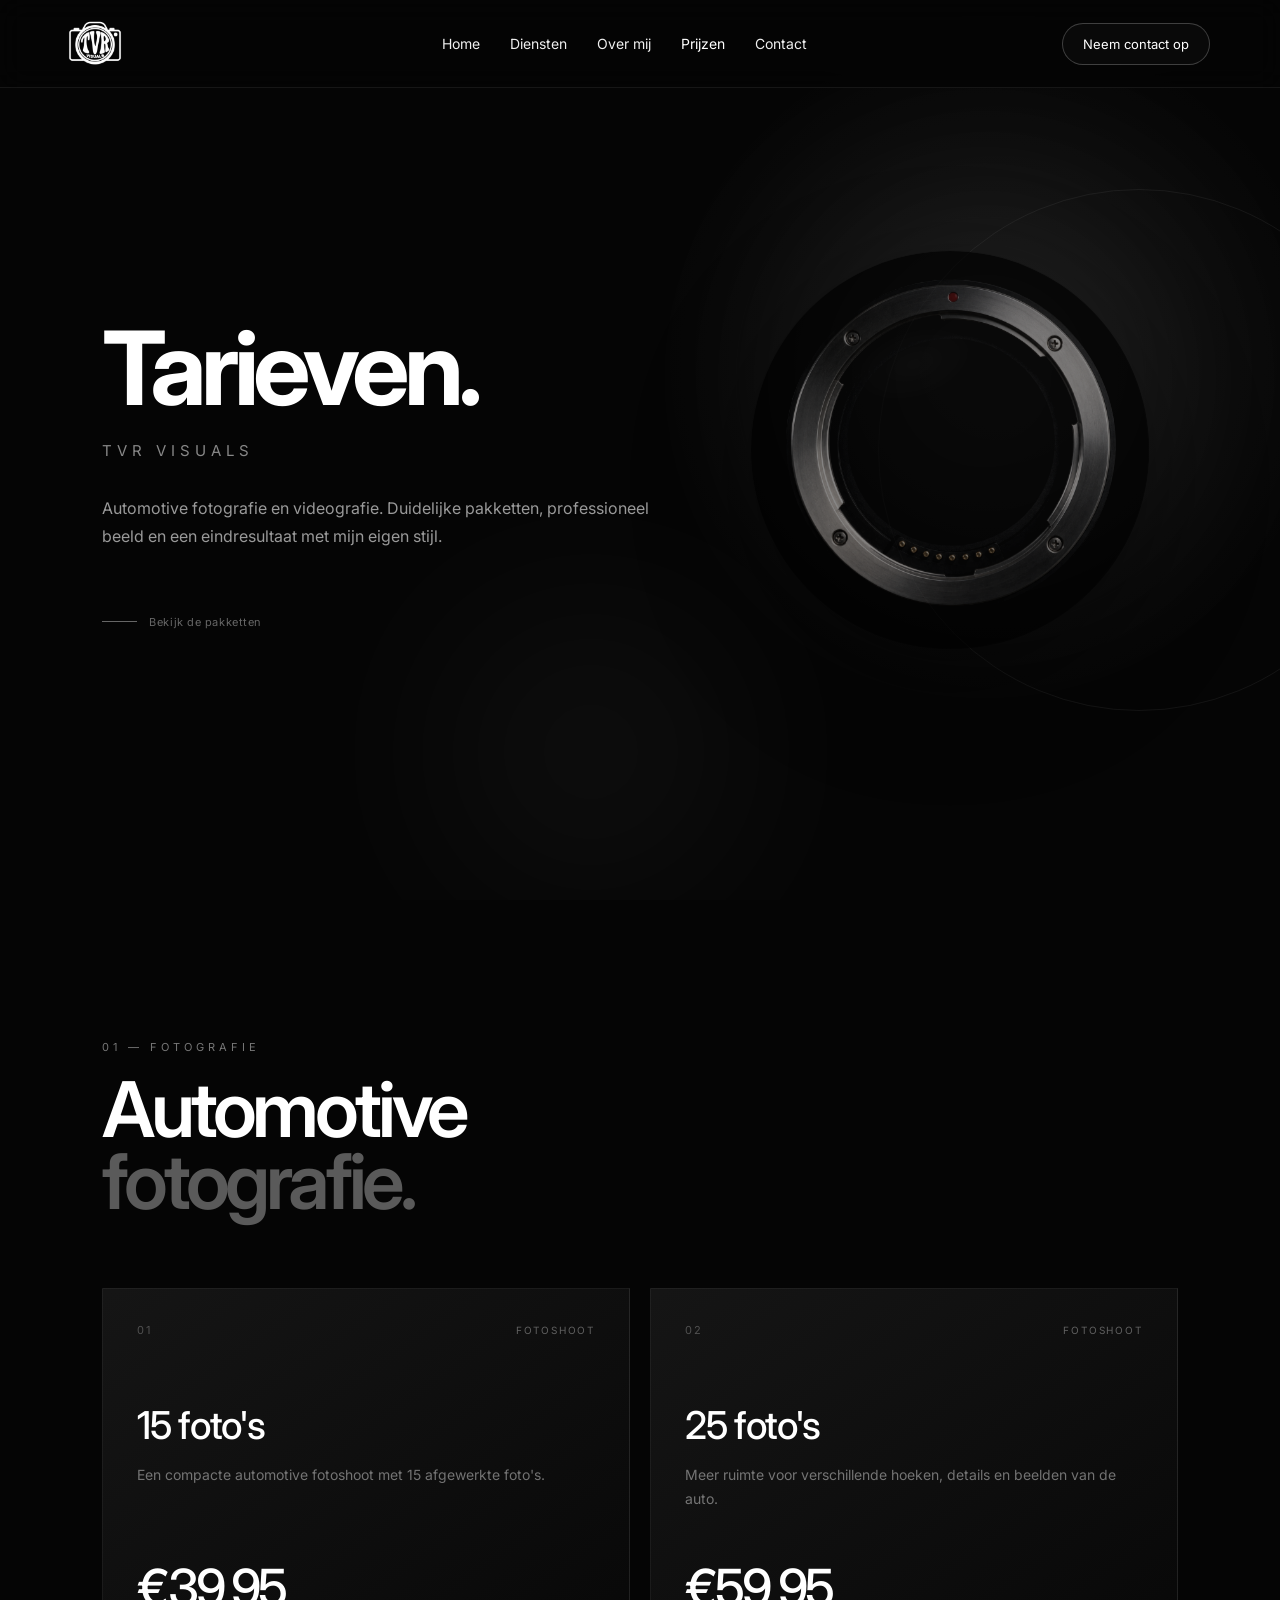
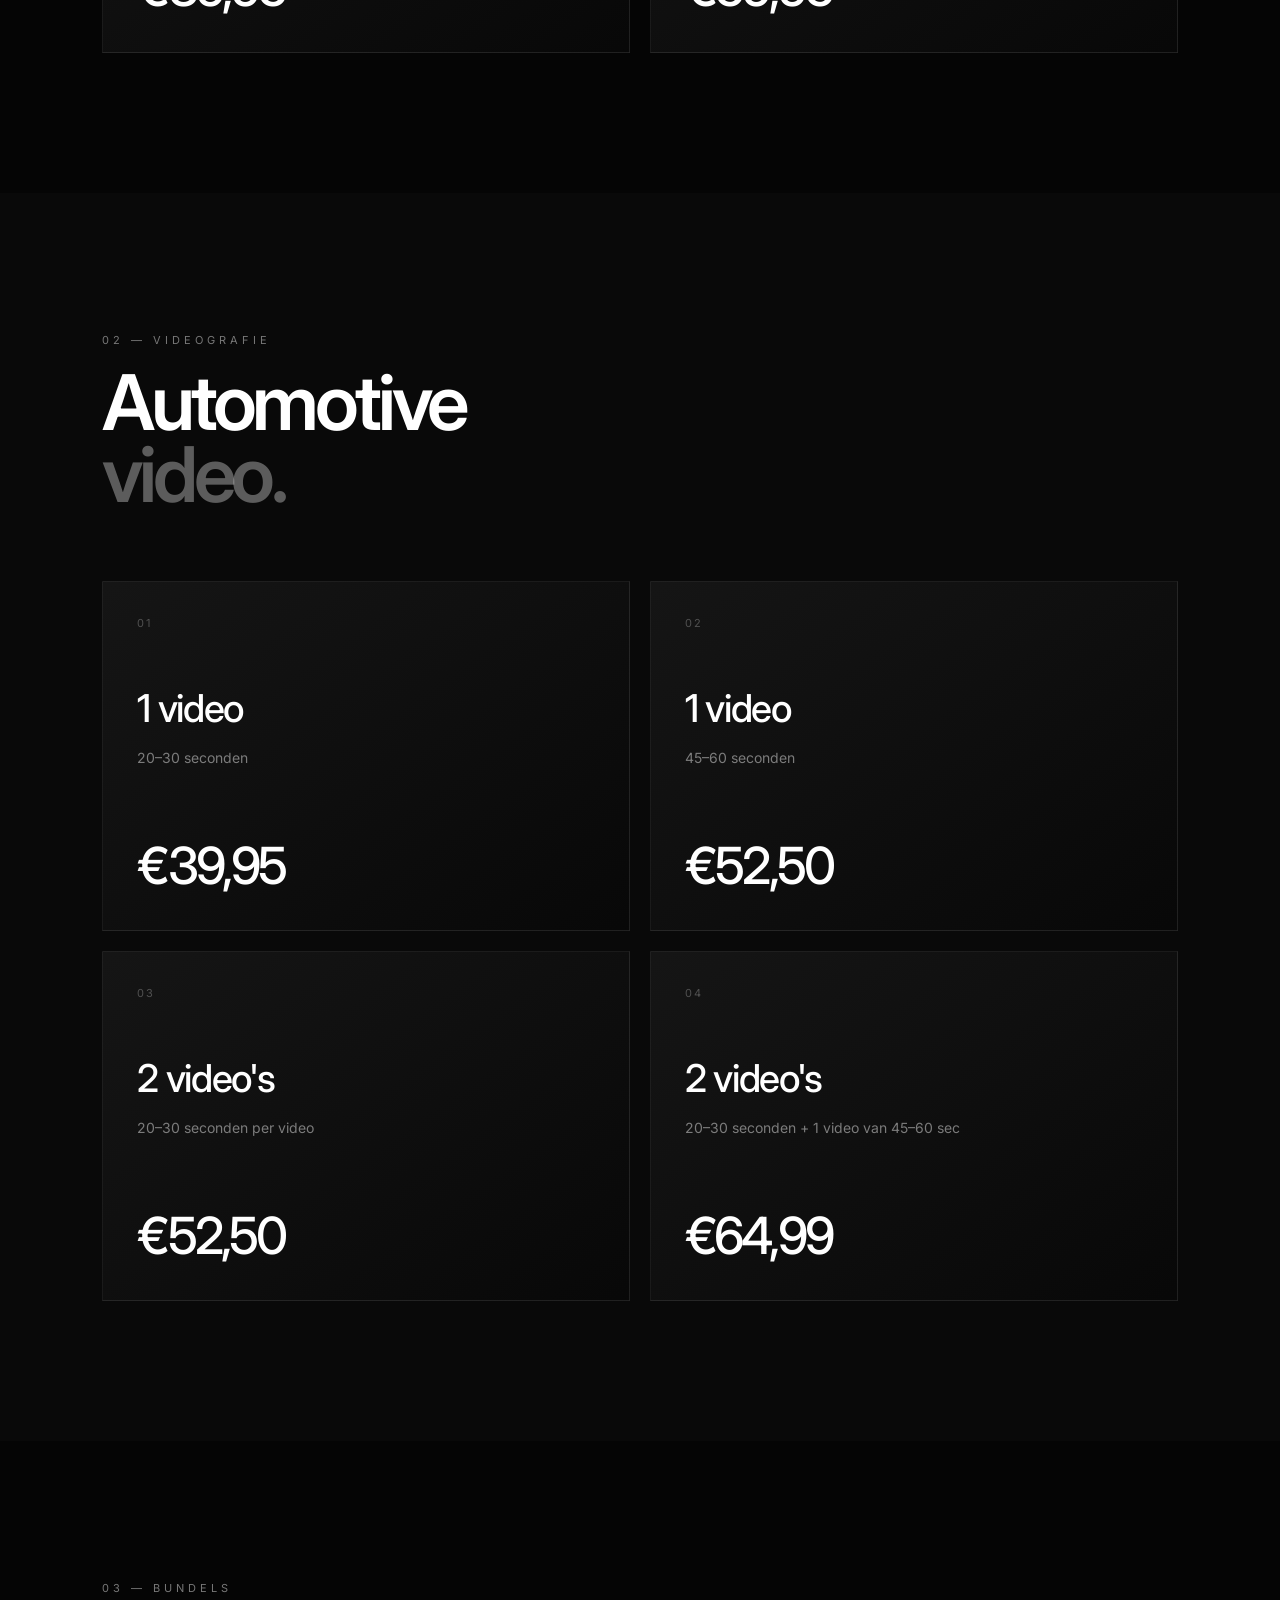
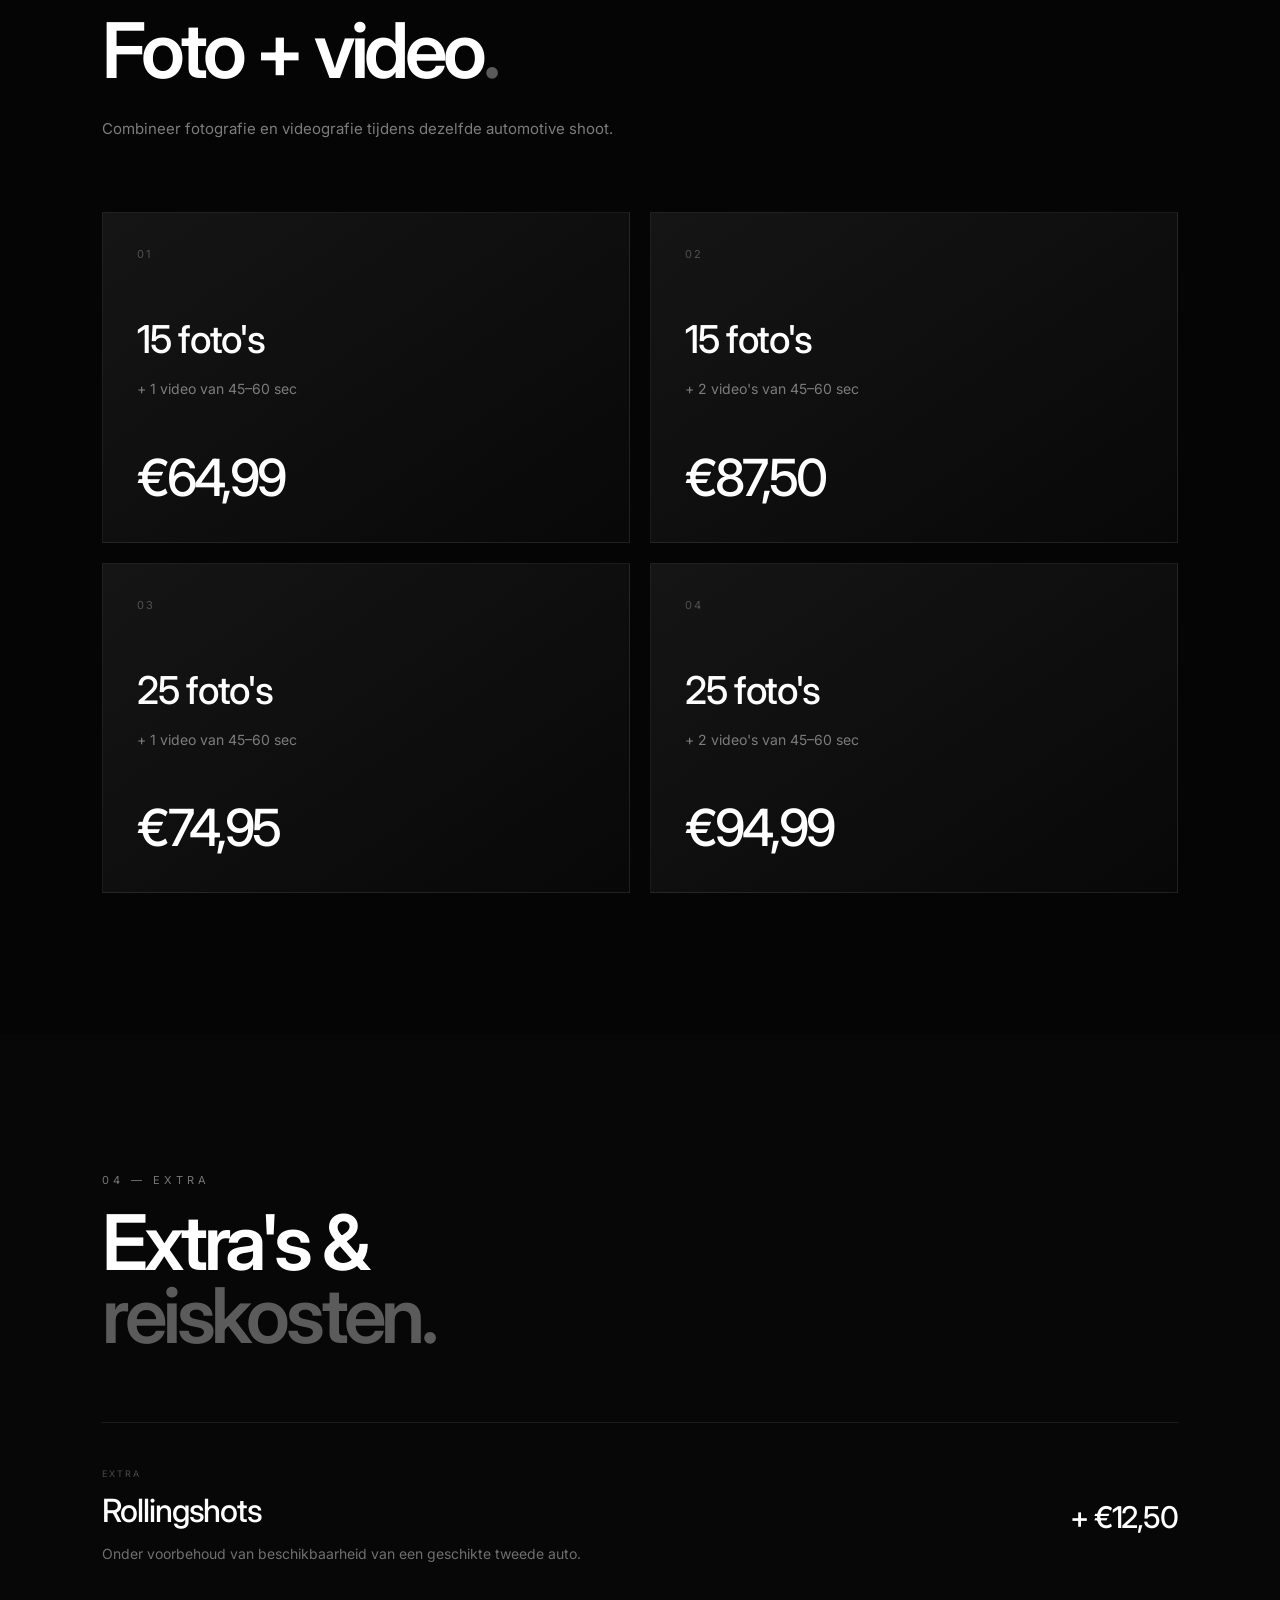
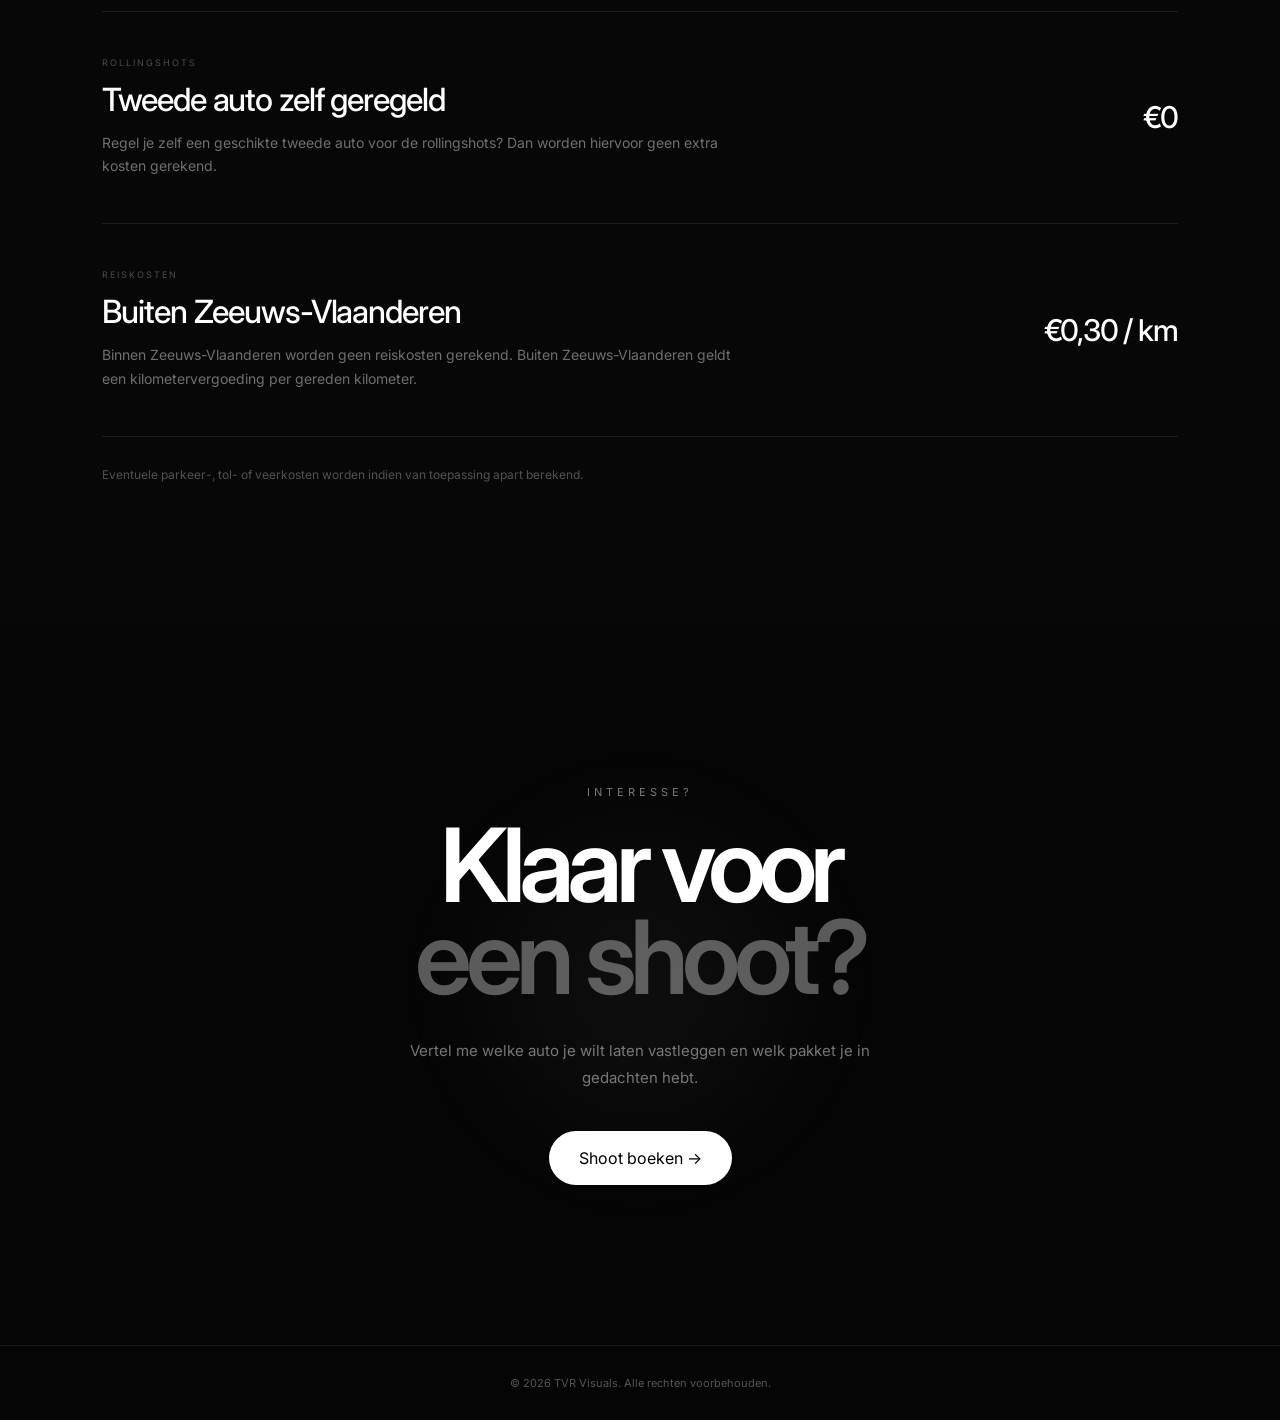
==== prijzen.html @ 0635d5ae "website test prijzen" ====
<!DOCTYPE html>
<html lang="nl">

<head>

    <meta charset="UTF-8">

    <meta
        name="viewport"
        content="width=device-width, initial-scale=1.0"
    >

    <title>Prijzen | TVR Visuals</title>

    <meta
        name="description"
        content="Bekijk de tarieven voor automotive fotografie en videografie van TVR Visuals."
    >

    <link rel="stylesheet" href="css/style.css">

    <link rel="preconnect" href="https://fonts.googleapis.com">
    <link rel="preconnect" href="https://fonts.gstatic.com" crossorigin>

    <link
        href="https://fonts.googleapis.com/css2?family=Inter:wght@300;400;500;600;700;800&display=swap"
        rel="stylesheet"
    >

</head>


<body class="prices-page">


    <!-- =====================================================
         NAVIGATIE
    ====================================================== -->

    <header class="navbar">

        <a href="index.html#home" class="nav-logo">

            <img
                src="assets/images/tvr-logo wit.png"
                alt="TVR Visuals logo"
            >

        </a>


        <nav>

            <a href="index.html#home">
                Home
            </a>

            <a href="index.html#diensten">
                Diensten
            </a>

            <a href="index.html#over">
                Over mij
            </a>

            <a href="prijzen.html" class="nav-active">
                Prijzen
            </a>

            <a href="index.html#contact">
                Contact
            </a>

        </nav>


        <a
            href="index.html#contact"
            class="nav-button"
        >
            Neem contact op
        </a>

    </header>



    <main>


        <!-- =================================================
             PRIJZEN HERO
        ================================================== -->

        <section class="prices-hero">

            <!-- =====================================================
     CAMERA SHUTTER - EXACT DEZELFDE ALS HOME
===================================================== -->

<div class="hero-background">

    <div class="orb orb-one"></div>
    <div class="orb orb-two"></div>


    <div class="hero-shutter">

        <div class="hero-shutter-float">

            <div class="shutter-glow"></div>


            <div class="shutter-image-wrap">

                <img
                    src="assets/images/camera-shutter.png"
                    alt=""
                    class="shutter-image"
                    draggable="false"
                >


                <video
                    class="shutter-video"
                    autoplay
                    muted
                    playsinline
                    preload="auto"
                    disablepictureinpicture
                >
                    <source
                        src="assets/videos/shutter_black_clean.mp4"
                        type="video/mp4"
                    >
                </video>


                <div class="shutter-reflection"></div>

            </div>

        </div>

    </div>

</div>

<!-- Alleen zichtbaar op telefoon -->
<div class="mobile-hero-logo">

    <img
        src="assets/images/tvr-logo wit.png"
        alt="TVR Visuals"
    >

</div>

            <div class="prices-hero-inner">

                <h1 class="prices-main-title">
    Tarieven<span>.</span>
</h1>

<p class="prices-small-title">
    TVR VISUALS
</p>

                <p class="prices-intro">
                    Automotive fotografie en videografie.
                    Duidelijke pakketten, professioneel beeld
                    en een eindresultaat met mijn eigen stijl.
                </p>

                <div class="prices-scroll">
                    <span></span>
                    Bekijk de pakketten
                </div>

            </div>

        </section>



        <!-- =================================================
             FOTOGRAFIE
        ================================================== -->

        <section class="prices-section">

            <div class="prices-heading">

                <p class="eyebrow">
                    01 — FOTOGRAFIE
                </p>

                <h2>
                    Automotive<br>
                    <span>fotografie.</span>
                </h2>

            </div>


            <div class="price-grid price-grid-two">


                <article class="price-card">

                    <div class="price-card-top">

                        <span class="price-number">
                            01
                        </span>

                        <span class="price-type">
                            Fotoshoot
                        </span>

                    </div>

                    <h3>
                        15 foto's
                    </h3>

                    <p>
                        Een compacte automotive fotoshoot
                        met 15 afgewerkte foto's.
                    </p>

                    <div class="price">
                        €39,95
                    </div>

                </article>



                <article class="price-card">

                    <div class="price-card-top">

                        <span class="price-number">
                            02
                        </span>

                        <span class="price-type">
                            Fotoshoot
                        </span>

                    </div>

                    <h3>
                        25 foto's
                    </h3>

                    <p>
                        Meer ruimte voor verschillende hoeken,
                        details en beelden van de auto.
                    </p>

                    <div class="price">
                        €59,95
                    </div>

                </article>


            </div>

        </section>



        <!-- =================================================
             VIDEOGRAFIE
        ================================================== -->

        <section class="prices-section prices-section-dark">

            <div class="prices-heading">

                <p class="eyebrow">
                    02 — VIDEOGRAFIE
                </p>

                <h2>
                    Automotive<br>
                    <span>video.</span>
                </h2>

            </div>


            <div class="price-grid">


                <article class="price-card">

                    <span class="price-number">
                        01
                    </span>

                    <h3>
                        1 video
                    </h3>

                    <p class="price-detail">
                        20–30 seconden
                    </p>

                    <div class="price">
                        €39,95
                    </div>

                </article>



                <article class="price-card">

                    <span class="price-number">
                        02
                    </span>

                    <h3>
                        1 video
                    </h3>

                    <p class="price-detail">
                        45–60 seconden
                    </p>

                    <div class="price">
                        €52,50
                    </div>

                </article>



                <article class="price-card">

                    <span class="price-number">
                        03
                    </span>

                    <h3>
                        2 video's
                    </h3>

                    <p class="price-detail">
                        20–30 seconden per video
                    </p>

                    <div class="price">
                        €52,50
                    </div>

                </article>



                <article class="price-card">

                    <span class="price-number">
                        04
                    </span>

                    <h3>
                        2 video's
                    </h3>

                    <p class="price-detail">
                        20–30 seconden + 1 video van 45–60 sec
                    </p>

                    <div class="price">
                        €64,99
                    </div>

                </article>


            </div>

        </section>



        <!-- =================================================
             BUNDELS
        ================================================== -->

        <section class="prices-section">

            <div class="prices-heading">

                <p class="eyebrow">
                    03 — BUNDELS
                </p>

                <h2>
                    Foto + video<span>.</span>
                </h2>

                <p class="prices-heading-description">
                    Combineer fotografie en videografie
                    tijdens dezelfde automotive shoot.
                </p>

            </div>


            <div class="price-grid">


                <article class="price-card bundle-card">

                    <span class="price-number">
                        01
                    </span>

                    <h3>
                        15 foto's
                    </h3>

                    <p class="price-detail">
                        + 1 video van 45–60 sec
                    </p>

                    <div class="price">
                        €64,99
                    </div>

                </article>



                <article class="price-card bundle-card">

                    <span class="price-number">
                        02
                    </span>

                    <h3>
                        15 foto's
                    </h3>

                    <p class="price-detail">
                        + 2 video's van 45–60 sec
                    </p>

                    <div class="price">
                        €87,50
                    </div>

                </article>



                <article class="price-card bundle-card">

                    <span class="price-number">
                        03
                    </span>

                    <h3>
                        25 foto's
                    </h3>

                    <p class="price-detail">
                        + 1 video van 45–60 sec
                    </p>

                    <div class="price">
                        €74,95
                    </div>

                </article>



                <article class="price-card bundle-card">

                    <span class="price-number">
                        04
                    </span>

                    <h3>
                        25 foto's
                    </h3>

                    <p class="price-detail">
                        + 2 video's van 45–60 sec
                    </p>

                    <div class="price">
                        €94,99
                    </div>

                </article>


            </div>

        </section>



        <!-- =================================================
             EXTRA'S & REISKOSTEN
        ================================================== -->

        <section class="prices-extras">

            <div class="prices-heading">

                <p class="eyebrow">
                    04 — EXTRA
                </p>

                <h2>
                    Extra's &<br>
                    <span>reiskosten.</span>
                </h2>

            </div>


            <div class="extras-list">


                <div class="extra-row">

                    <div>

                        <span class="extra-label">
                            EXTRA
                        </span>

                        <h3>
                            Rollingshots
                        </h3>

                        <p>
                            Onder voorbehoud van beschikbaarheid
                            van een geschikte tweede auto.
                        </p>

                    </div>

                    <strong>
                        + €12,50
                    </strong>

                </div>



                <div class="extra-row">

                    <div>

                        <span class="extra-label">
                            ROLLINGSHOTS
                        </span>

                        <h3>
                            Tweede auto zelf geregeld
                        </h3>

                        <p>
                            Regel je zelf een geschikte tweede auto
                            voor de rollingshots? Dan worden hiervoor
                            geen extra kosten gerekend.
                        </p>

                    </div>

                    <strong>
                        €0
                    </strong>

                </div>



                <div class="extra-row">

                    <div>

                        <span class="extra-label">
                            REISKOSTEN
                        </span>

                        <h3>
                            Buiten Zeeuws-Vlaanderen
                        </h3>

                        <p>
                            Binnen Zeeuws-Vlaanderen worden geen
                            reiskosten gerekend. Buiten Zeeuws-Vlaanderen
                            geldt een kilometervergoeding per gereden kilometer.
                        </p>

                    </div>

                    <strong>
                        €0,30 / km
                    </strong>

                </div>


            </div>


            <p class="travel-note">
                Eventuele parkeer-, tol- of veerkosten worden
                indien van toepassing apart berekend.
            </p>

        </section>



        <!-- =================================================
             CONTACT CTA
        ================================================== -->

        <section class="prices-cta">

            <div class="prices-cta-inner">

                <p class="eyebrow">
                    INTERESSE?
                </p>

                <h2>
                    Klaar voor<br>
                    <span>een shoot?</span>
                </h2>

                <p>
                    Vertel me welke auto je wilt laten vastleggen
                    en welk pakket je in gedachten hebt.
                </p>

                <a
                    href="index.html#contact"
                    class="contact-button"
                >
                    Shoot boeken →
                </a>

            </div>

        </section>


    </main>



    <!-- =====================================================
         FOOTER
    ====================================================== -->

    <footer>

        <p>
            © 2026 TVR Visuals. Alle rechten voorbehouden.
        </p>

    </footer>


</body>

</html>
---- css/style.css ----
/* =========================================================
   TVR VISUALS
   PREMIUM / MINIMAL / AUTOMOTIVE
========================================================= */


/* =========================================================
   BASIS
========================================================= */

* {
    margin: 0;
    padding: 0;
    box-sizing: border-box;
}

html {
    scroll-behavior: smooth;
}

body {
    background: #050505;
    color: #ffffff;

    font-family: "Inter", sans-serif;

    overflow-x: hidden;
}

a {
    color: inherit;
    text-decoration: none;
}

button {
    font-family: inherit;
}


/* =========================================================
   NAVBAR
========================================================= */

.navbar {
    position: fixed;

    top: 0;
    left: 0;

    width: 100%;
    height: 88px;

    display: grid;
    grid-template-columns: 1fr auto 1fr;
    align-items: center;

    padding: 0 5.5vw;

    background: rgba(5, 5, 5, 0.76);

    border-bottom:
        1px solid rgba(255, 255, 255, 0.07);

    backdrop-filter: blur(14px);
    -webkit-backdrop-filter: blur(14px);

    z-index: 1000;
}


/* Logo links */

.nav-logo {
    justify-self: start;

    width: 50px;
    height: 50px;

    display: flex;
    align-items: center;
    justify-content: center;
}

.nav-logo img {
    width: 50px;
    height: 50px;

    display: block;
    object-fit: contain;

    filter:
        brightness(0)
        invert(1)
        contrast(180%);
}


/* Menu exact in midden */

.navbar nav {
    grid-column: 2;

    display: flex;
    align-items: center;
    justify-content: center;

    gap: 38px;
}

.navbar nav a {
    color: rgba(255, 255, 255, 0.94);

    font-size: 14px;
    font-weight: 400;

    white-space: nowrap;

    transition:
        color 0.3s ease,
        opacity 0.3s ease;
}

.navbar nav a:hover {
    color: #ffffff;
}


/* Contactknop */

.nav-button {
    grid-column: 3;

    justify-self: end;

    display: inline-flex;
    align-items: center;
    justify-content: center;

    min-height: 42px;

    padding: 0 20px;

    border:
        1px solid rgba(255, 255, 255, 0.22);

    border-radius: 999px;

    background:
        rgba(255, 255, 255, 0.025);

    color: #ffffff;

    font-size: 13px;

    transition:
        transform 0.3s ease,
        background 0.3s ease,
        border-color 0.3s ease,
        box-shadow 0.3s ease;
}

.nav-button:hover {
    transform: translateY(-3px);

    background:
        rgba(255, 255, 255, 0.07);

    border-color:
        rgba(255, 255, 255, 0.40);

    box-shadow:
        0 12px 30px rgba(0, 0, 0, 0.30),
        0 0 20px rgba(255, 255, 255, 0.035);
}


/* =========================================================
   HERO
========================================================= */

.hero {
    position: relative;

    min-height: 100vh;

    display: flex;
    align-items: center;

    padding: 130px 8% 80px;

    overflow: hidden;
}

.hero-content {
    position: relative;

    max-width: 760px;

    z-index: 5;
}


/* =========================================================
   HERO TITLE
========================================================= */

.cinematic-title {
    font-size:
        clamp(55px, 8vw, 120px);

    line-height: 1.02;

    letter-spacing: -6px;

    font-weight: 700;

    overflow: visible;
}

.cinematic-title span {
    display: block;

    color: #ffffff;

    opacity: 0;

    transform: translateY(55px);

    filter: blur(8px);

    animation:
        cinematicTitleIn
        1.25s
        cubic-bezier(0.22, 1, 0.36, 1)
        forwards;
}

.cinematic-title span:nth-child(1) {
    animation-delay: 0.10s;
}

.cinematic-title span:nth-child(2) {
    animation-delay: 0.28s;
}

@keyframes cinematicTitleIn {

    from {
        opacity: 0;

        transform:
            translateY(55px);

        filter:
            blur(8px);
    }

    to {
        opacity: 1;

        transform:
            translateY(0);

        filter:
            blur(0);
    }
}


/* TVR VISUALS */

.hero-small {
    margin-top: 28px;

    color:
        rgba(255, 255, 255, 0.60);

    font-size: 16px;

    font-weight: 400;

    letter-spacing: 7px;
}


/* Beschrijving */

.hero-description {
    max-width: 570px;

    margin-top: 28px;

    color: #999;

    font-size: 16px;

    line-height: 1.7;
}


/* =========================================================
   HERO BUTTONS
========================================================= */

.hero-buttons {
    display: flex;

    gap: 15px;

    margin-top: 40px;
}

.button {
    position: relative;

    display: inline-flex;
    align-items: center;
    justify-content: center;

    padding: 15px 25px;

    border-radius: 100px;

    overflow: hidden;

    font-size: 13px;

    transition:
        transform 0.30s ease,
        box-shadow 0.30s ease,
        background 0.30s ease,
        border-color 0.30s ease;
}

.button:hover {
    transform:
        translateY(-5px);

    box-shadow:
        0 14px 36px rgba(0, 0, 0, 0.32),
        0 0 25px rgba(255, 255, 255, 0.045);
}

.button-light {
    background: #ffffff;

    color: #000000;
}

.button-outline {
    color: #ffffff;

    background: transparent;

    border:
        1px solid rgba(255, 255, 255, 0.25);
}

.button-outline:hover {
    background:
        rgba(255, 255, 255, 0.07);

    border-color:
        rgba(255, 255, 255, 0.40);
}


/* =========================================================
   HERO BACKGROUND
========================================================= */

.hero-background {
    position: absolute;

    inset: 0;

    pointer-events: none;
}

.orb {
    position: absolute;

    border-radius: 50%;

    filter: blur(100px);

    opacity: 0.20;
}

.orb-one {
    width: 360px;
    height: 360px;

    right: 9%;
    top: 22%;

    background: #777;
}

.orb-two {
    width: 260px;
    height: 260px;

    left: 36%;
    bottom: 2%;

    background: #444;
}


/* =========================================================
   HERO CAMERA SHUTTER
========================================================= */

.hero-shutter {
    position: absolute;

    width: 480px;
    height: 480px;

    right: 7%;
    top: 50%;

    transform:
        translateY(-50%);

    perspective: 1200px;

    z-index: 2;

    opacity: 0.72;
}


/*
Dit element krijgt de muis-rotatie vanuit JavaScript.
*/

.hero-shutter-float {
    position: relative;

    width: 100%;
    height: 100%;

    display: flex;
    align-items: center;
    justify-content: center;

    transform-style: preserve-3d;

    will-change: transform;

    animation:
        shutterFloat
        7s
        ease-in-out
        infinite;
}


/* Foto zelf */

.shutter-image-wrap {
    position: relative;

    width: 390px;
    height: 390px;

    border-radius: 50%;

    overflow: hidden;

    transform:
        translateZ(25px);

    filter:
        drop-shadow(
            0 35px 60px
            rgba(0, 0, 0, 0.60)
        );

    isolation: isolate;
}

.shutter-image {
    position: absolute;

    inset: 0;

    width: 100%;
    height: 100%;

    display: block;

    object-fit: cover;

    border-radius: 50%;

    user-select: none;

    filter:
        brightness(0.72)
        contrast(1.08)
        saturate(0.65);
}
.shutter-video {
    position: absolute;

    left: 50.3%;
    top: 48%;

    width:  52%;
    height: 52%;

    transform: translate(-50%, -50%);

    object-fit: cover;
    border-radius: 50%;

    z-index: 3;

    pointer-events: none;

    background: #000;

    filter:
        brightness(0.68)
        contrast(1.12)
        saturate(0.45);
}

/* Reflectie */

.shutter-reflection {
    position: absolute;

    width: 38%;
    height: 19%;

    left: 22%;
    top: 19%;

    border-radius: 50%;

    background:
        radial-gradient(
            ellipse,
            rgba(255, 255, 255, 0.09),
            transparent 70%
        );

    filter:
        blur(12px);

    opacity: 0.45;

    transform:
        rotate(-18deg);

    pointer-events: none;

    z-index: 4;
}


/* Glow achter sluiter */

.shutter-glow {
    position: absolute;

    width: 420px;
    height: 420px;

    border-radius: 50%;

    background:
        radial-gradient(
            circle,
            rgba(255, 255, 255, 0.075),
            rgba(255, 255, 255, 0.020) 42%,
            transparent 72%
        );

    filter:
        blur(30px);

    opacity: 0.7;
}


/* Sluiter zweeft */

@keyframes shutterFloat {

    0%,
    100% {
        transform:
            translateY(0)
            rotateZ(-1deg);
    }

    50% {
        transform:
            translateY(-12px)
            rotateZ(1deg);
    }
}


/* Open / dicht */


/* =========================================================
   SCROLL INDICATOR
========================================================= */

.scroll-indicator {
    position: absolute;

    left: 8%;
    bottom: 35px;

    display: flex;
    align-items: center;

    gap: 12px;

    color: #666;

    font-size: 11px;
}

.scroll-indicator span {
    width: 35px;
    height: 1px;

    background: #666;
}


/* =========================================================
   ALGEMENE SECTIES
========================================================= */

.services,
.showcase,
.contact {
    padding:
        150px
        8%;
}

.eyebrow {
    margin-bottom: 20px;

    color: #777;

    text-transform: uppercase;

    font-size: 11px;

    letter-spacing: 4px;
}

.section-heading {
    max-width: 650px;

    margin-bottom: 70px;
}

.section-heading h2,
.showcase h2,
.contact h2 {
    font-size:
        clamp(45px, 6vw, 85px);

    line-height: 0.95;

    letter-spacing: -4px;
}

.section-heading h2 span,
.showcase h2 span,
.contact h2 span {
    color: #666;
}

.section-heading > p:last-child {
    margin-top: 25px;

    color: #777;

    line-height: 1.7;
}


/* =========================================================
   SERVICES
========================================================= */

.service-grid {
    display: grid;

    grid-template-columns:
        repeat(2, minmax(0, 1fr));

    gap: 22px;
}

.service-card {
    position: relative;

    min-height: 430px;

    padding: 35px;

    display: flex;
    flex-direction: column;
    justify-content: space-between;

    overflow: hidden;

    cursor: pointer;

    background:
        linear-gradient(
            145deg,
            #151515,
            #080808
        );

    border:
        1px solid #202020;

    transition:
        transform 0.40s ease-in-out,
        border-color 0.40s ease-in-out,
        box-shadow 0.40s ease-in-out;
}

.service-card::before {
    content: "";

    position: absolute;

    inset: -25%;

    background:
        radial-gradient(
            circle at
            var(--mouse-x, 50%)
            var(--mouse-y, 50%),

            rgba(255, 255, 255, 0.11),

            rgba(255, 255, 255, 0.035)
                28%,

            transparent
                62%
        );

    opacity: 0;

    pointer-events: none;

    transition:
        opacity 0.40s ease-in-out;
}

.service-card:hover {
    transform:
        translateY(-7px);

    border-color:
        rgba(255, 255, 255, 0.18);

    box-shadow:
        0 22px 65px rgba(0, 0, 0, 0.40),
        0 0 40px rgba(255, 255, 255, 0.03);
}

.service-card:hover::before {
    opacity: 1;
}

.service-card > * {
    position: relative;

    z-index: 2;
}

.service-number {
    color: #555;

    font-size: 12px;
}

.service-icon {
    color: #aaa;

    font-size: 35px;
}

.service-content h3 {
    margin-bottom: 15px;

    font-size: 30px;
}

.service-content p {
    max-width: 330px;

    color: #777;

    font-size: 14px;

    line-height: 1.6;
}

.service-link {
    display: block;

    margin-top: 25px;

    color: #ffffff;

    font-size: 13px;
}


/* =========================================================
   SHOWCASE
========================================================= */

.showcase {
    min-height: 80vh;

    display: grid;

    grid-template-columns:
        1fr 1fr;

    align-items: center;

    gap: 80px;

    background: #090909;
}

.showcase-text > p:not(.eyebrow) {
    max-width: 520px;

    margin-top: 30px;

    color: #888;

    line-height: 1.8;
}

.text-link {
    display: inline-block;

    margin-top: 35px;

    padding-bottom: 7px;

    border-bottom:
        1px solid #555;

    font-size: 13px;

    transition:
        color 0.30s ease,
        border-color 0.30s ease;
}

.text-link:hover {
    color: #ffffff;

    border-color: #ffffff;
}


/* =========================================================
   TVR 3D OBJECT
========================================================= */

.showcase-visual {
    position: relative;

    min-height: 620px;

    display: flex;
    align-items: center;
    justify-content: center;

    perspective: 1200px;
}

.tvr-3d-object {
    position: relative;

    width: 520px;
    height: 520px;

    display: flex;
    align-items: center;
    justify-content: center;

    perspective: 1000px;

    transform-style:
        preserve-3d;

    will-change:
        transform;
}


/* Sphere */

.tvr-3d-sphere {
    position: absolute;

    width: 190px;
    height: 190px;

    border-radius: 50%;

    background:
        radial-gradient(
            circle at 35% 30%,
            #3a3a3a,
            #171717 25%,
            #080808 60%,
            #000000
        );

    box-shadow:
        inset -25px -25px 45px rgba(0, 0, 0, 0.9),
        inset 15px 15px 30px rgba(255, 255, 255, 0.04),
        0 0 70px rgba(255, 255, 255, 0.035);

    animation:
        spherePulse
        6s
        ease-in-out
        infinite;
}

@keyframes spherePulse {

    0%,
    100% {
        transform:
            scale(1);
    }

    50% {
        transform:
            scale(1.025);
    }
}


/* Orbits */

.tvr-orbit {
    position: absolute;

    width: 360px;
    height: 145px;

    border:
        1px solid rgba(255, 255, 255, 0.13);

    border-radius: 50%;

    transform-style:
        preserve-3d;
}

.tvr-orbit-1 {
    animation:
        orbit1
        12s
        linear
        infinite;
}

.tvr-orbit-2 {
    width: 340px;
    height: 135px;

    border-color:
        rgba(255, 255, 255, 0.10);

    animation:
        orbit2
        16s
        linear
        infinite;
}

.tvr-orbit-3 {
    width: 320px;
    height: 125px;

    border-color:
        rgba(255, 255, 255, 0.08);

    animation:
        orbit3
        20s
        linear
        infinite;
}


/* Orbit animaties */

@keyframes orbit1 {

    from {
        transform:
            rotateX(68deg)
            rotateZ(0deg);
    }

    to {
        transform:
            rotateX(68deg)
            rotateZ(360deg);
    }
}

@keyframes orbit2 {

    from {
        transform:
            rotateX(68deg)
            rotateY(55deg)
            rotateZ(0deg);
    }

    to {
        transform:
            rotateX(68deg)
            rotateY(55deg)
            rotateZ(-360deg);
    }
}

@keyframes orbit3 {

    from {
        transform:
            rotateX(68deg)
            rotateY(-55deg)
            rotateZ(0deg);
    }

    to {
        transform:
            rotateX(68deg)
            rotateY(-55deg)
            rotateZ(360deg);
    }
}


/* TVR logo */

.tvr-logo-3d {
    position: absolute;

    width: 150px;
    height: 150px;

    display: flex;
    align-items: center;
    justify-content: center;

    z-index: 5;
}

.tvr-logo-3d img {
    width: 100%;
    height: auto;

    display: block;

    object-fit: contain;
}


/* =========================================================
   ABOUT
========================================================= */

.about-section {
    width: min(1280px, calc(100% - 80px));
    margin: 0 auto;

    padding: 140px 0;

    display: grid;
    grid-template-columns: 1fr 0.9fr;
    align-items: start;
    gap: 110px;
}


/* =========================================================
   ABOUT FOTO
========================================================= */

.about-image-wrap {
    position: relative;

    display: block;
    width: 100%;

    align-self: start;
}

.about-image {
    position: relative;

    display: block;

    width: 100%;
    aspect-ratio: 0.88;

    overflow: hidden;

    background: #111;

    border: 1px solid rgba(255, 255, 255, 0.08);

    transition:
        transform 0.30s ease-in-out,
        border-color 0.30s ease-in-out,
        box-shadow 0.30s ease-in-out;
}

.about-image img {
    display: block;

    width: 100%;
    height: 100%;

    position: absolute;
    inset: 0;

    object-fit: cover;

    cursor: zoom-in;

    filter: grayscale(100%);

    transition:
        filter 0.40s ease-in-out,
        transform 0.40s ease-in-out;
}

.about-image:hover {
    transform: translateY(-7px);

    border-color: rgba(255, 255, 255, 0.16);

    box-shadow:
        0 25px 70px rgba(0, 0, 0, 0.45);
}

.about-image:hover img {
    filter: grayscale(0%);
    transform: scale(1.018);
}


/* =========================================================
   ABOUT MOBIEL
========================================================= */

@media (max-width: 900px) {

    .about-section {
        width: calc(100% - 40px);

        padding: 80px 0;

        grid-template-columns: 1fr;
        gap: 55px;

        align-items: start;
    }

    .about-image-wrap {
        width: 100%;

        order: 1;
    }

    .about-content {
        width: 100%;

        order: 2;
    }

    .about-image {
        width: 100%;

        aspect-ratio: 0.95;
    }

    .about-image img {
        filter: grayscale(100%);
    }
}

.about-content {
    max-width: 570px;
}

.about-label {
    display: block;

    margin-bottom: 24px;

    color:
        rgba(255, 255, 255, 0.42);

    font-size: 13px;

    letter-spacing: 0.28em;
}

.about-content h2 {
    margin-bottom: 38px;

    font-size:
        clamp(52px, 5vw, 78px);

    line-height: 0.95;

    letter-spacing: -0.055em;
}

.about-content h2 span {
    color:
        rgba(255, 255, 255, 0.38);
}

.about-content p {
    max-width: 560px;
    margin: 0 0 20px;

    font-size: 15px;
    line-height: 1.75;

    color: rgba(255, 255, 255, 0.58);
}

@media (max-width: 900px) {
    .about-content p {
        max-width: 100%;
        font-size: 15px;
        line-height: 1.7;
        margin-bottom: 18px;
    }
}


/* About logo */

.about-logo {
    width: 72px;
    height: 72px;

    margin-top: 50px;

    opacity: 0.42;

    transition:
        opacity 0.40s ease,
        transform 0.40s ease;
}

.about-logo img {
    width: 100%;
    height: 100%;

    object-fit: contain;
}

.about-logo:hover {
    opacity: 0.85;

    transform:
        translateY(-4px);
}


/* =========================================================
   PORTFOLIO MODAL
========================================================= */

.portfolio-modal {
    position: fixed;

    inset: 0;

    display: none;

    align-items: center;
    justify-content: center;

    padding: 30px;

    z-index: 2000;
}

.portfolio-modal.active {
    display: flex;
}

.modal-overlay {
    position: absolute;

    inset: 0;

    background:
        rgba(0, 0, 0, 0.90);

    backdrop-filter:
        blur(18px);

    -webkit-backdrop-filter:
        blur(18px);
}

.modal-window {
    position: relative;

    width:
        min(1100px, 100%);

    max-height: 90vh;

    padding: 50px;

    overflow-y: auto;

    background: #0c0c0c;

    border:
        1px solid #252525;

    z-index: 2;
}

.modal-close {
    position: absolute;

    top: 20px;
    right: 25px;

    border: none;

    background: transparent;

    color: #ffffff;

    font-size: 35px;

    cursor: pointer;
}

.modal-header {
    max-width: 700px;

    margin-bottom: 45px;
}

.modal-header h2 {
    font-size: 55px;

    letter-spacing: -3px;
}

.modal-header > p:last-child {
    margin-top: 15px;

    color: #777;

    line-height: 1.6;
}

.quality-note {
    margin-top: 12px;

    color: #777;

    font-size: 12px;

    line-height: 1.5;
}


/* =========================================================
   PORTFOLIO GRID
========================================================= */

.portfolio-grid {
    display: grid;

    grid-template-columns:
        repeat(2, minmax(0, 1fr));

    gap: 22px;
}

.portfolio-item {
    position: relative;

    overflow: hidden;

    padding-bottom: 10px;

    background: #151515;

    border:
        1px solid #222;

    transition:
        transform 0.30s ease-in-out,
        border-color 0.30s ease-in-out,
        box-shadow 0.30s ease-in-out;
}

.portfolio-item:hover {
    transform:
        translateY(-7px);

    border-color:
        rgba(255, 255, 255, 0.18);

    box-shadow:
        0 22px 65px rgba(0, 0, 0, 0.40);
}

.portfolio-item img,
.portfolio-item video {
    width: 100%;

    min-height: 300px;

    display: block;

    object-fit: cover;
}

.portfolio-item img {
    filter:
        grayscale(100%);

    cursor: zoom-in;

    transition:
        filter 0.45s ease-in-out,
        transform 0.45s ease-in-out;
}

.portfolio-item:hover img {
    filter:
        grayscale(0%);

    transform:
        scale(1.018);
}

.portfolio-title {
    margin:
        14px 4px 8px;

    color: #ffffff;

    font-size: 16px;

    font-weight: 500;
}


/* =========================================================
   IMAGE LIGHTBOX
========================================================= */

.image-lightbox {
    position: fixed;

    inset: 0;

    display: flex;
    align-items: center;
    justify-content: center;

    padding: 40px;

    background:
        rgba(0, 0, 0, 0.95);

    opacity: 0;
    visibility: hidden;

    transition:
        opacity 0.35s ease;

    z-index: 99999;
}

.image-lightbox.active {
    opacity: 1;

    visibility: visible;
}

.image-lightbox-content {
    position: relative;

    max-width: 90vw;
    max-height: 90vh;
}

.image-lightbox-content img {
    display: block;

    max-width: 90vw;
    max-height: 85vh;

    width: auto;
    height: auto;

    object-fit: contain;

    filter:
        none !important;
}

.image-lightbox-close {
    position: absolute;

    top: -45px;
    right: 0;

    border: none;

    background: transparent;

    color: #ffffff;

    font-size: 32px;

    cursor: pointer;
}


/* =========================================================
   CONTACT
========================================================= */

.contact {
    text-align: center;

    background: #080808;
}

.contact-inner {
    max-width: 850px;

    margin:
        0 auto;
}

.contact-inner > p:not(.eyebrow) {
    max-width: 500px;

    margin:
        30px auto;

    color: #888;

    line-height: 1.7;
}

.contact-button {
    display: inline-flex;

    margin-top: 25px;

    padding:
        17px 30px;

    border-radius: 100px;

    background: #ffffff;

    color: #000000;

    transition:
        transform 0.30s ease-in-out,
        box-shadow 0.30s ease-in-out;
}

.contact-button:hover {
    transform:
        translateY(-5px);

    box-shadow:
        0 14px 36px rgba(0, 0, 0, 0.32);
}

.contact-details {
    display: flex;

    justify-content: center;

    gap: 35px;

    margin-top: 60px;

    color: #666;

    font-size: 12px;
}


/* =========================================================
   FOOTER
========================================================= */

footer {
    padding:
        30px 8%;

    text-align: center;

    border-top:
        1px solid #181818;

    color: #555;

    font-size: 11px;
}


/* =========================================================
   MOBIEL / TABLET
========================================================= */

.mobile-hero-logo {
    display: none;
}


@media (max-width: 900px) {


    /* Navbar */

    .navbar {
        grid-template-columns: 1fr;

        height: 76px;

        padding: 0 4%;
    }

    .nav-logo,
    .nav-button {
        display: none;
    }

    .navbar nav {
        grid-column: 1;

        justify-self: center;

        gap: 22px;
    }

    .navbar nav a {
        color:
            rgba(255, 255, 255, 0.97);

        font-size: 12px;

        font-weight: 500;
    }


    /* Hero */

    .hero {
        padding:
            190px
            7%
            75px;
    }

    .cinematic-title {
        font-size:
            clamp(52px, 15vw, 76px);

        letter-spacing: -3px;
    }

    .hero-small {
        margin-top: 24px;

        font-size: 14px;

        letter-spacing: 6px;
    }


    /*
    Nieuwe grote mobiele TVR logo.
    Staat boven Made to be seen.
    Linker camerastreep grenst visueel aan dezelfde linkerlijn.
    */

    .mobile-hero-logo {
        display: block;

        position: absolute;

        top: 89px;

        left: 4%;

        width: 110px;

        z-index: 20;

        pointer-events: none;
    }

    .mobile-hero-logo img {
        display: block;

        width: 118px;
        height: auto;

        object-fit: contain;

        filter:
            brightness(0)
            invert(1);

        opacity: 1;
    }

/* =========================================================
   CAMERA SLUITER OP TELEFOON
   ========================================================= */

.hero-shutter {
    display: block;

    width: 250px;
    height: 250px;

    top: 33%;
    right: -72px;

    transform: translateY(-50%);

    opacity: 0.30;

    z-index: 1;
}

.shutter-image-wrap {
    width: 220px;
    height: 220px;
}

.shutter-glow {
    width: 240px;
    height: 240px;

    opacity: 0.45;
}

    /* Services */

    .service-grid {
        grid-template-columns: 1fr;
    }


    /* Showcase */

    .showcase {
        grid-template-columns: 1fr;

        gap: 50px;
    }

    .showcase-visual {
        min-height: 420px;
    }


    /* TVR 3D */

    .tvr-3d-object {
        width: 360px;
        height: 360px;
    }

    .tvr-3d-sphere {
        width: 145px;
        height: 145px;
    }

    .tvr-orbit {
        width: 280px;
        height: 110px;
    }

    .tvr-orbit-2 {
        width: 260px;
        height: 105px;
    }

    .tvr-orbit-3 {
        width: 245px;
        height: 98px;
    }

    .tvr-logo-3d {
        width: 110px;
        height: 110px;
    }


    /* About */

    .about-section {
        width:
            calc(100% - 40px);

        grid-template-columns:
            1fr;

        gap: 55px;

        padding:
            100px 0;
    }


    /* Sections */

    .services,
    .showcase,
    .contact {
        padding:
            100px 7%;
    }


    /* Portfolio */

    .portfolio-grid {
        grid-template-columns:
            1fr;

        gap: 24px;
    }


    .modal-window {
        padding:
            30px 20px;
    }

    .modal-header h2 {
        font-size: 42px;
    }


    /* Contact */

    .contact-details {
        flex-direction: column;

        gap: 15px;
    }


    /* Hero buttons */

    .hero-buttons {
        flex-direction: column;
    }


    /*
    PORTFOLIO FOTO'S OP TELEFOON ALTIJD KLEUR
    */

    .portfolio-item img {
        filter:
            grayscale(0%) !important;

        transform:
            none !important;
    }


    /*
    TVR AAN HET WERK OP TELEFOON ZWART-WIT
    */

    .about-image img {
        filter:
            grayscale(100%) !important;

        transform:
            none !important;
    }


    /*
    Geen hover-beweging touchscreen
    */

    .service-card:hover,
    .portfolio-item:hover,
    .about-image:hover,
    .button:hover,
    .contact-button:hover {
        transform:
            none;
    }
}


/* =========================================================
   KLEINE TELEFOONS
========================================================= */

@media (max-width: 500px) {

    .hero-shutter {
    width: 230px;
    height: 230px;

    top: 34%;
    right: -75px;

    opacity: 0.28;
}

.shutter-image-wrap {
    width: 200px;
    height: 200px;
}

.shutter-glow {
    width: 220px;
    height: 220px;
}

    .navbar nav {
        gap: 18px;
    }

    .navbar nav a {
        font-size: 11px;
    }


    .hero {
        padding:
            185px
            7%
            75px;
    }


    .mobile-hero-logo {
        top: 88px;

        left: 2%;

        width: 115px;
    }

    .mobile-hero-logo img {
        width: 115px;
    }


    .hero-description {
        font-size: 15px;
    }


    .showcase-visual {
        min-height: 340px;
    }


    .tvr-3d-object {
        width: 310px;
        height: 310px;
    }


    .tvr-orbit {
        width: 230px;
        height: 90px;
    }

    .tvr-orbit-2 {
        width: 215px;
        height: 85px;
    }

    .tvr-orbit-3 {
        width: 205px;
        height: 80px;
    }


    .tvr-logo-3d {
        width: 90px;
        height: 90px;
    }
}


/* =========================================================
   GROTERE DESKTOPS
========================================================= */

@media (min-width: 1500px) {

    .hero-shutter {
        right: 9%;

        width: 520px;
        height: 520px;
    }

    .shutter-image-wrap {
        width: 430px;
        height: 430px;
    }

    .shutter-glow {
        width: 460px;
        height: 460px;
    }
}


/* =========================================================
   REDUCED MOTION
========================================================= */

/* =========================================================
   REDUCED MOTION
   ========================================================= */

@media (prefers-reduced-motion: reduce) {

    .cinematic-title span {
        animation: none !important;

        opacity: 1 !important;
        transform: none !important;
        filter: none !important;
    }

    .hero-shutter-float,
    .shutter-opening,
    .shutter-opening::before,
    .tvr-3d-sphere,
    .tvr-orbit-1,
    .tvr-orbit-2,
    .tvr-orbit-3 {
        animation: none !important;
    }
}
/* =========================================================
   DESKTOP NAVIGATIE LOGO - IETS GROTER
========================================================= */

@media (min-width: 901px) {

    .nav-logo img {
        width: 80px;
        height: auto;
        display: block;

        transform: translateY(3px);
    }

}
/* =========================================================
   DEFINITIEVE POSITIE MOBIEL TVR LOGO
========================================================= */

@media (max-width: 900px) {

    .mobile-hero-logo {
        top: 88px !important;
        left: 4% !important;

        width: 105px !important;
    }

    .mobile-hero-logo img {
        width: 105px !important;
        height: auto !important;
    }
}
.mobile-hero-logo {
    top: 88px;
    left: 4%;

    width: 115px;

    transform: translateX(-8px);
}
.mobile-hero-logo {
    top: 88px;
    left: 4%;

    width: 115px;

    transform: translateX(-6px);
}
/* CTA / overgangssectie op mobiel compacter maken */
.cta-visual,
.cta-orb,
.cta-glow {
    display: none !important;
}

/* De sectie zelf niet meer schermhoog maken */
.cta-section {
    min-height: 0 !important;
    height: auto !important;
    padding-top: 32px !important;
    padding-bottom: 32px !important;
}
/* =========================================================
   TVR 3D BOL OVERAL VERBERGEN
========================================================= */

.showcase-visual {
    visibility: hidden !important;
}
/* =========================================================
   MOBIEL - SHOWCASE COMPACT
   Bol weg + sectie inkorten
========================================================= */

@media (max-width: 900px) {

    /* Hele 3D bol / visual verbergen */
    .showcase-visual {
        display: none !important;
    }

    /* Showcase niet meer schermhoog maken */
    .showcase {
        min-height: 0 !important;
        height: auto !important;

        grid-template-columns: 1fr !important;

        padding-top: 70px !important;
        padding-bottom: 70px !important;

        gap: 0 !important;
    }

    /* Geen extra ruimte onder de tekst */
    .showcase-text {
        margin: 0 !important;
        padding: 0 !important;
    }

    /* Link netjes laten eindigen */
    .showcase-text .text-link {
        margin-top: 30px;
        margin-bottom: 0;
    }
}
@media (max-width: 900px) {

    .showcase-visual {
        display: none !important;
    }

    .showcase {
        min-height: 0 !important;
        height: auto !important;

        grid-template-columns: 1fr !important;

        padding-bottom: 40px !important;

        gap: 0 !important;
    }
}
/* =========================================================
   OVER MIJ - LEES MEER
========================================================= */

.about-read-more {
    display: inline-block;

    margin-top: 4px;

    padding: 0 0 7px;

    border: 0;
    border-bottom: 1px solid rgba(255, 255, 255, 0.35);

    background: transparent;

    color: rgba(255, 255, 255, 0.82);

    font-size: 13px;
    font-weight: 400;

    cursor: pointer;

    transition:
        color 0.5s ease,
        border-color 0.5s ease,
        transform 0.5s cubic-bezier(0.16, 1, 0.3, 1);
}

.about-read-more:hover {
    color: #ffffff;

    border-color: rgba(255, 255, 255, 0.8);

    transform: translateX(3px);
}


/* =========================================
   INGEKLAPTE TEKST
========================================= */

.about-more {
    display: grid;

    grid-template-rows: 0fr;

    opacity: 0;

    transition:
        grid-template-rows 0.8s cubic-bezier(0.16, 1, 0.3, 1),
        opacity 0.55s ease,
        margin-top 0.8s cubic-bezier(0.16, 1, 0.3, 1);

    margin-top: 0;
}

.about-more-inner {
    min-height: 0;

    overflow: hidden;
}


/* =========================================
   GEOPEND
========================================= */

.about-more.open {
    grid-template-rows: 1fr;

    opacity: 1;

    margin-top: 28px;
}


/* Laat laatste alinea niet onnodig extra ruimte maken */

.about-more-inner p:last-child {
    margin-bottom: 0;
}


/* =========================================
   MOBIEL
========================================= */

@media (max-width: 900px) {

    .about-read-more {
        font-size: 14px;
    }

    .about-more.open {
        margin-top: 24px;
    }
}
/* =========================================================
   TVR VISUALS — PRIJZENPAGINA
   ========================================================= */


/* =========================================================
   BASIS PRIJZENPAGINA
   ========================================================= */

.prices-page {
    background: #050505;
    color: #ffffff;
}

.prices-page main {
    overflow: hidden;
}


/* Actieve navigatielink */

.prices-page .navbar nav .nav-active {
    color: #ffffff;
}


/* =========================================================
   PRIJZEN HERO
   ========================================================= */

.prices-hero {
    position: relative;

    min-height: 82vh;

    display: flex;
    align-items: center;

    padding: 150px 8% 100px;

    overflow: hidden;

    background:
        radial-gradient(
            circle at 78% 40%,
            rgba(255, 255, 255, 0.055),
            transparent 30%
        ),
        #050505;
}

.prices-hero::after {
    content: "";

    position: absolute;

    width: 520px;
    height: 520px;

    right: -120px;
    top: 50%;

    transform: translateY(-50%);

    border-radius: 50%;

    border: 1px solid rgba(255, 255, 255, 0.06);

    box-shadow:
        0 0 100px rgba(255, 255, 255, 0.015),
        inset 0 0 100px rgba(255, 255, 255, 0.012);

    pointer-events: none;
}

.prices-hero-inner {
    position: relative;

    z-index: 2;

    width: min(100%, 1100px);
}

.prices-hero h1 {
    margin: 0;

    font-size: clamp(72px, 11vw, 160px);
    font-weight: 600;

    line-height: 0.88;

    letter-spacing: -0.07em;
}

.prices-hero h1 span {
    color: rgba(255, 255, 255, 0.32);
}

.prices-intro {
    max-width: 590px;

    margin-top: 40px;

    color: rgba(255, 255, 255, 0.48);

    font-size: 16px;
    line-height: 1.8;
}

.prices-scroll {
    display: flex;
    align-items: center;

    gap: 14px;

    margin-top: 65px;

    color: rgba(255, 255, 255, 0.32);

    font-size: 11px;
    letter-spacing: 0.05em;
}

.prices-scroll span {
    display: block;

    width: 42px;
    height: 1px;

    background: rgba(255, 255, 255, 0.3);
}


/* =========================================================
   ALGEMENE PRIJZEN-SECTIES
   ========================================================= */

.prices-section,
.prices-extras {
    padding: 140px 8%;
}

.prices-section-dark {
    background: #090909;
}

.prices-heading {
    max-width: 760px;

    margin-bottom: 70px;
}

.prices-heading h2 {
    margin: 0;

    font-size: clamp(52px, 6vw, 88px);
    font-weight: 600;

    line-height: 0.94;

    letter-spacing: -0.055em;
}

.prices-heading h2 span {
    color: rgba(255, 255, 255, 0.34);
}

.prices-heading-description {
    max-width: 520px;

    margin-top: 28px;

    color: rgba(255, 255, 255, 0.48);

    font-size: 15px;
    line-height: 1.75;
}


/* =========================================================
   PRIJS GRID
   ========================================================= */

.price-grid {
    display: grid;

    grid-template-columns:
        repeat(2, minmax(0, 1fr));

    gap: 20px;
}

.price-grid-two {
    grid-template-columns:
        repeat(2, minmax(0, 1fr));
}


/* =========================================================
   PRIJSKAARTEN
   ========================================================= */

.price-card {
    position: relative;

    min-height: 350px;

    padding: 34px;

    display: flex;
    flex-direction: column;

    overflow: hidden;

    background:
        linear-gradient(
            145deg,
            rgba(22, 22, 22, 0.96),
            rgba(8, 8, 8, 0.98)
        );

    border: 1px solid rgba(255, 255, 255, 0.075);

    transition:
        transform 0.55s cubic-bezier(0.16, 1, 0.3, 1),
        border-color 0.55s ease,
        box-shadow 0.55s ease;
}

.price-card::before {
    content: "";

    position: absolute;

    width: 320px;
    height: 320px;

    right: -190px;
    bottom: -190px;

    border-radius: 50%;

    background:
        radial-gradient(
            circle,
            rgba(255, 255, 255, 0.07),
            transparent 65%
        );

    opacity: 0;

    transition:
        opacity 0.65s ease,
        transform 0.75s cubic-bezier(0.16, 1, 0.3, 1);

    pointer-events: none;
}

.price-card:hover {
    transform: translateY(-6px);

    border-color: rgba(255, 255, 255, 0.16);

    box-shadow:
        0 22px 65px rgba(0, 0, 0, 0.40),
        0 0 40px rgba(255, 255, 255, 0.018);
}

.price-card:hover::before {
    opacity: 1;

    transform: scale(1.15);
}

.price-card-top {
    display: flex;
    align-items: center;
    justify-content: space-between;

    gap: 20px;

    margin-bottom: 65px;
}

.price-number {
    position: relative;
    z-index: 2;

    display: block;

    color: rgba(255, 255, 255, 0.26);

    font-size: 11px;

    letter-spacing: 0.16em;
}

.price-type {
    position: relative;
    z-index: 2;

    color: rgba(255, 255, 255, 0.34);

    font-size: 10px;

    text-transform: uppercase;

    letter-spacing: 0.18em;
}

.price-card h3 {
    position: relative;
    z-index: 2;

    margin: 55px 0 15px;

    color: #ffffff;

    font-size: clamp(28px, 3vw, 40px);

    font-weight: 500;

    letter-spacing: -0.035em;
}

.price-card-top + h3 {
    margin-top: 0;
}

.price-card p {
    position: relative;
    z-index: 2;

    max-width: 440px;

    color: rgba(255, 255, 255, 0.42);

    font-size: 14px;

    line-height: 1.7;
}

.price-card .price-detail {
    color: rgba(255, 255, 255, 0.45);
}

.price {
    position: relative;
    z-index: 2;

    margin-top: auto;
    padding-top: 45px;

    color: #ffffff;

    font-size: clamp(34px, 4vw, 52px);

    font-weight: 500;

    letter-spacing: -0.055em;
}


/* =========================================================
   BUNDELS
   ========================================================= */

.bundle-card {
    min-height: 320px;
}

.bundle-card h3 {
    margin-top: 55px;
}


/* =========================================================
   EXTRA'S & REISKOSTEN
   ========================================================= */

.prices-extras {
    background: #070707;
}

.extras-list {
    border-top:
        1px solid rgba(255, 255, 255, 0.09);
}

.extra-row {
    display: grid;

    grid-template-columns:
        minmax(0, 1fr) auto;

    align-items: center;

    gap: 60px;

    padding: 45px 0;

    border-bottom:
        1px solid rgba(255, 255, 255, 0.09);

    transition:
        padding-left 0.45s cubic-bezier(0.16, 1, 0.3, 1),
        background 0.45s ease;
}

.extra-row:hover {
    padding-left: 12px;

    background:
        linear-gradient(
            90deg,
            rgba(255, 255, 255, 0.025),
            transparent 55%
        );
}

.extra-label {
    display: block;

    margin-bottom: 12px;

    color: rgba(255, 255, 255, 0.28);

    font-size: 9px;

    letter-spacing: 0.22em;
}

.extra-row h3 {
    margin: 0 0 12px;

    color: #ffffff;

    font-size: clamp(23px, 2.5vw, 32px);

    font-weight: 500;

    letter-spacing: -0.035em;
}

.extra-row p {
    max-width: 650px;

    color: rgba(255, 255, 255, 0.42);

    font-size: 14px;

    line-height: 1.7;
}

.extra-row strong {
    color: #ffffff;

    font-size: clamp(21px, 2.4vw, 30px);

    font-weight: 500;

    white-space: nowrap;

    letter-spacing: -0.04em;
}

.travel-note {
    max-width: 680px;

    margin-top: 28px;

    color: rgba(255, 255, 255, 0.3);

    font-size: 12px;

    line-height: 1.7;
}


/* =========================================================
   PRIJZEN CTA
   ========================================================= */

.prices-cta {
    position: relative;

    padding: 160px 8%;

    text-align: center;

    overflow: hidden;

    background: #050505;
}

.prices-cta::before {
    content: "";

    position: absolute;

    left: 50%;
    top: 50%;

    width: 500px;
    height: 500px;

    transform:
        translate(-50%, -50%);

    border-radius: 50%;

    background:
        radial-gradient(
            circle,
            rgba(255, 255, 255, 0.045),
            transparent 65%
        );

    filter: blur(25px);

    pointer-events: none;
}

.prices-cta-inner {
    position: relative;

    z-index: 2;

    max-width: 900px;

    margin: 0 auto;
}

.prices-cta h2 {
    margin: 0;

    font-size: clamp(60px, 8vw, 115px);

    font-weight: 600;

    line-height: 0.9;

    letter-spacing: -0.065em;
}

.prices-cta h2 span {
    color: rgba(255, 255, 255, 0.34);
}

.prices-cta-inner > p:not(.eyebrow) {
    max-width: 520px;

    margin: 35px auto 0;

    color: rgba(255, 255, 255, 0.45);

    font-size: 15px;

    line-height: 1.75;
}

.prices-cta .contact-button {
    margin-top: 40px;
}


/* =========================================================
   DESKTOP — ALLEEN PRIJZENPAGINA
   ========================================================= */

@media (min-width: 901px) {

    .prices-page .navbar nav {
        margin-right: 32px;
        gap: 30px;
    }

}


/* =========================================================
   TABLET / MOBIEL
   ========================================================= */

@media (max-width: 900px) {

    .prices-hero {
        min-height: auto;

        padding:
            145px 7%
            85px;
    }

    .prices-hero::after {
        width: 330px;
        height: 330px;

        right: -190px;

        opacity: 0.5;
    }

    .prices-hero h1 {
        font-size:
            clamp(
                68px,
                19vw,
                105px
            );

        letter-spacing: -0.065em;
    }

    .prices-intro {
        margin-top: 30px;

        font-size: 15px;
    }

    .prices-scroll {
        margin-top: 45px;
    }


    /* Secties */

    .prices-section,
    .prices-extras {
        padding:
            90px 7%;
    }

    .prices-heading {
        margin-bottom: 45px;
    }

    .prices-heading h2 {
        font-size:
            clamp(
                47px,
                13vw,
                68px
            );

        letter-spacing: -0.05em;
    }


    /* Kaarten */

    .price-grid,
    .price-grid-two {
        grid-template-columns:
            1fr;

        gap: 16px;
    }

    .price-card {
        min-height: 285px;

        padding: 28px;
    }

    .price-card:hover {
        transform: none;
    }

    .price-card-top {
        margin-bottom: 45px;
    }

    .price-card h3 {
        margin-top: 42px;

        font-size: 30px;
    }

    .price-card-top + h3 {
        margin-top: 0;
    }

    .price {
        padding-top: 35px;

        font-size: 40px;
    }


    /* Extra */

    .extra-row {
        grid-template-columns:
            1fr;

        gap: 20px;

        padding:
            35px 0;
    }

    .extra-row:hover {
        padding-left: 0;
    }

    .extra-row strong {
        font-size: 25px;
    }


    /* CTA */

    .prices-cta {
        padding:
            110px 7%;
    }

    .prices-cta h2 {
        font-size:
            clamp(
                55px,
                15vw,
                82px
            );
    }

}


/* =========================================================
   KLEINE TELEFOONS
   ========================================================= */

@media (max-width: 500px) {

    .prices-hero {
        padding-top: 130px;
    }

    .prices-hero h1 {
        font-size: 72px;
    }

    .prices-section,
    .prices-extras {
        padding-left: 6%;
        padding-right: 6%;
    }

    .price-card {
        min-height: 270px;

        padding: 25px;
    }

    .price-card h3 {
        font-size: 28px;
    }

    .price {
        font-size: 37px;
    }

    .prices-cta {
        padding:
            95px 6%;
    }

}
/* =========================================================
   PRIJZEN HERO EXACT ALS HOME HERO
========================================================= */

.prices-hero {
    position: relative;

    min-height: 100vh;

    display: flex;
    align-items: center;

    padding: 130px 8% 80px;

    overflow: hidden;
}

.prices-hero-inner {
    position: relative;

    z-index: 5;

    max-width: 760px;

    width: 100%;
}


/* Tarieven = zelfde formaat als Made to be seen */

.prices-main-title {
    margin: 0 !important;

    color: #ffffff;

    font-size: clamp(55px, 8vw, 120px) !important;

    line-height: 0.92 !important;

    letter-spacing: -6px !important;

    font-weight: 700 !important;
}

.prices-main-title span {
    color: #ffffff !important;
}


/* TVR VISUALS = hetzelfde als op HOME */

.prices-small-title {
    margin-top: 26px;
    margin-bottom: 0;

    color: #888;

    font-size: 15px;

    letter-spacing: 5px;
}


/* Beschrijving dezelfde positie als Home */

.prices-intro {
    max-width: 570px;

    margin-top: 35px;

    color: #999;

    font-size: 16px;

    line-height: 1.7;
}


/* Scrolltekst zelfde positie/stijl */

.prices-scroll {
    display: flex;

    align-items: center;

    gap: 12px;

    margin-top: 65px;

    color: #666;

    font-size: 11px;
}

.prices-scroll span {
    width: 35px;
    height: 1px;

    background: #666;
}
@media (max-width: 900px) {

    .prices-hero {
        min-height: 100vh;

        padding: 115px 7% 75px;

        display: flex;
        align-items: center;
    }

    .prices-main-title {
        font-size: clamp(52px, 15vw, 76px) !important;

        line-height: 0.92 !important;

        letter-spacing: -3px !important;
    }

    .prices-small-title {
        margin-top: 24px;

        font-size: 12px;

        letter-spacing: 5px;
    }

    .prices-intro {
        margin-top: 30px;

        font-size: 15px;
    }
}
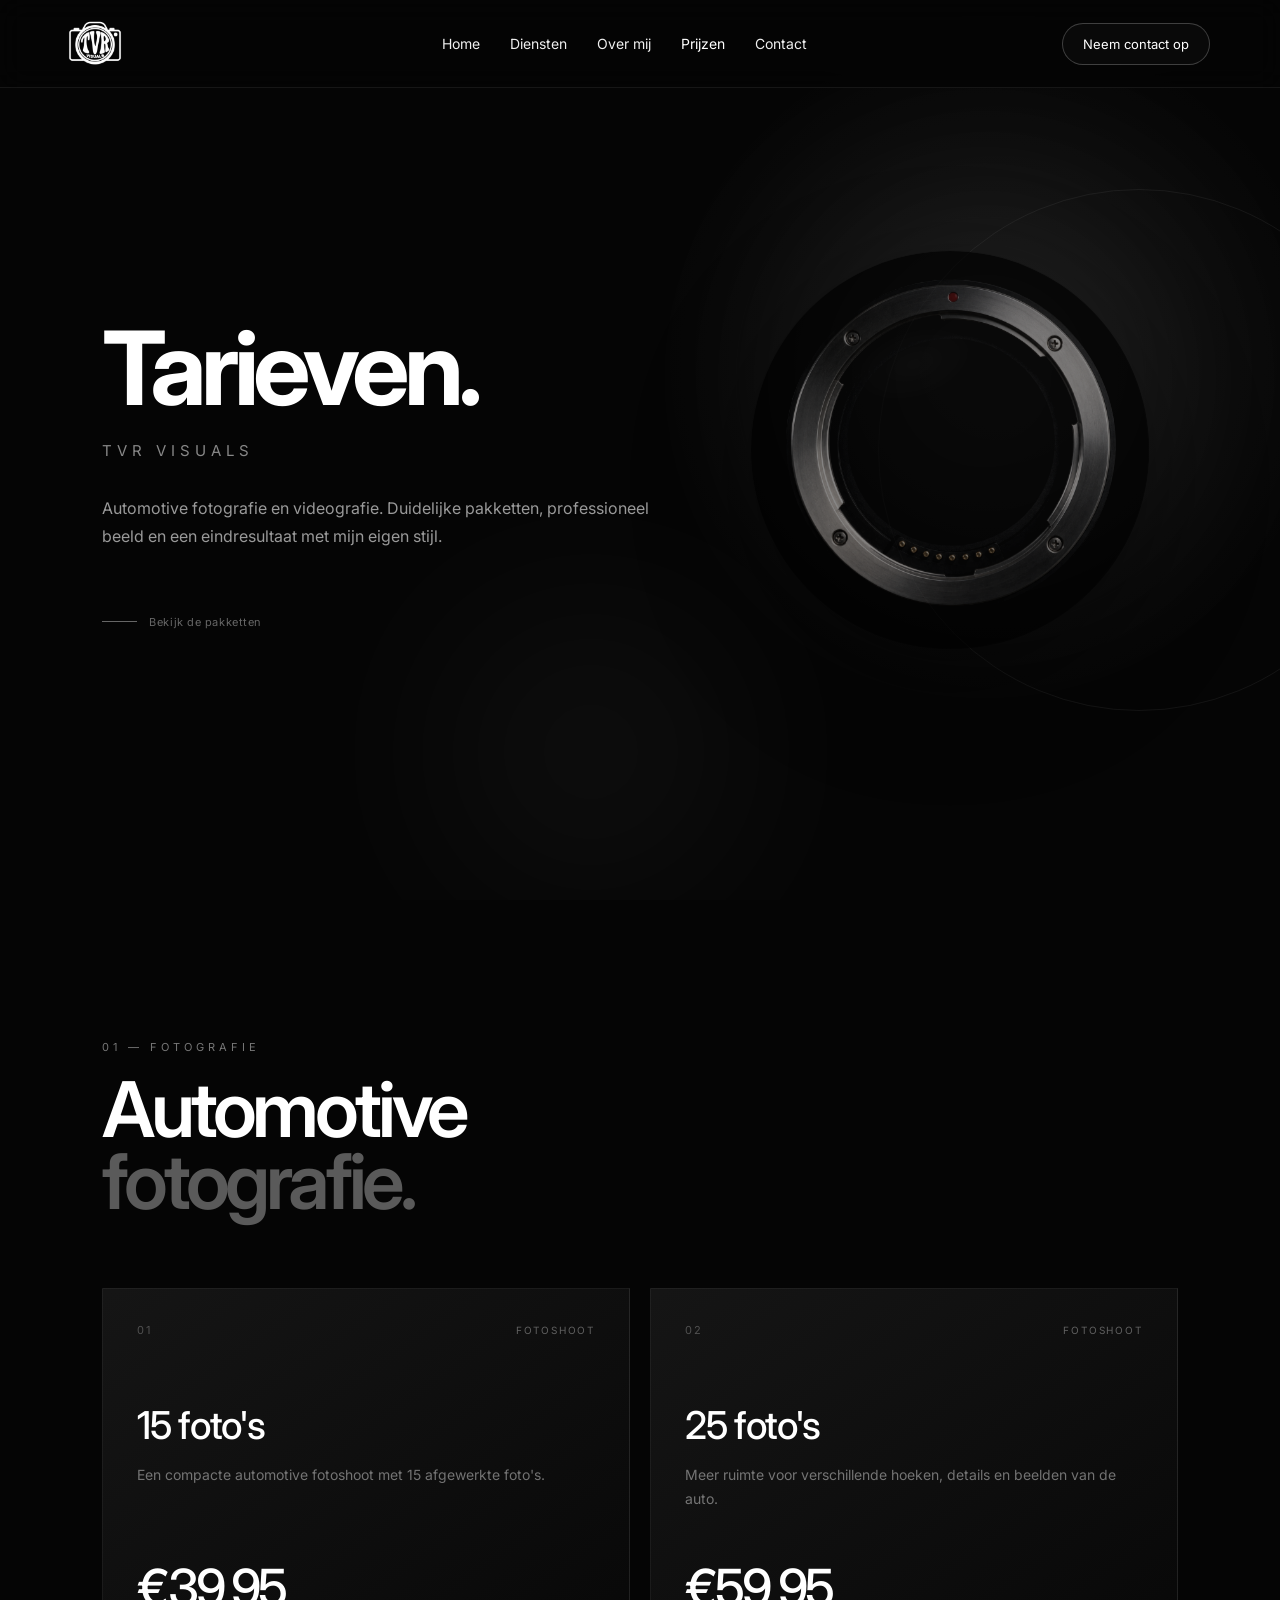
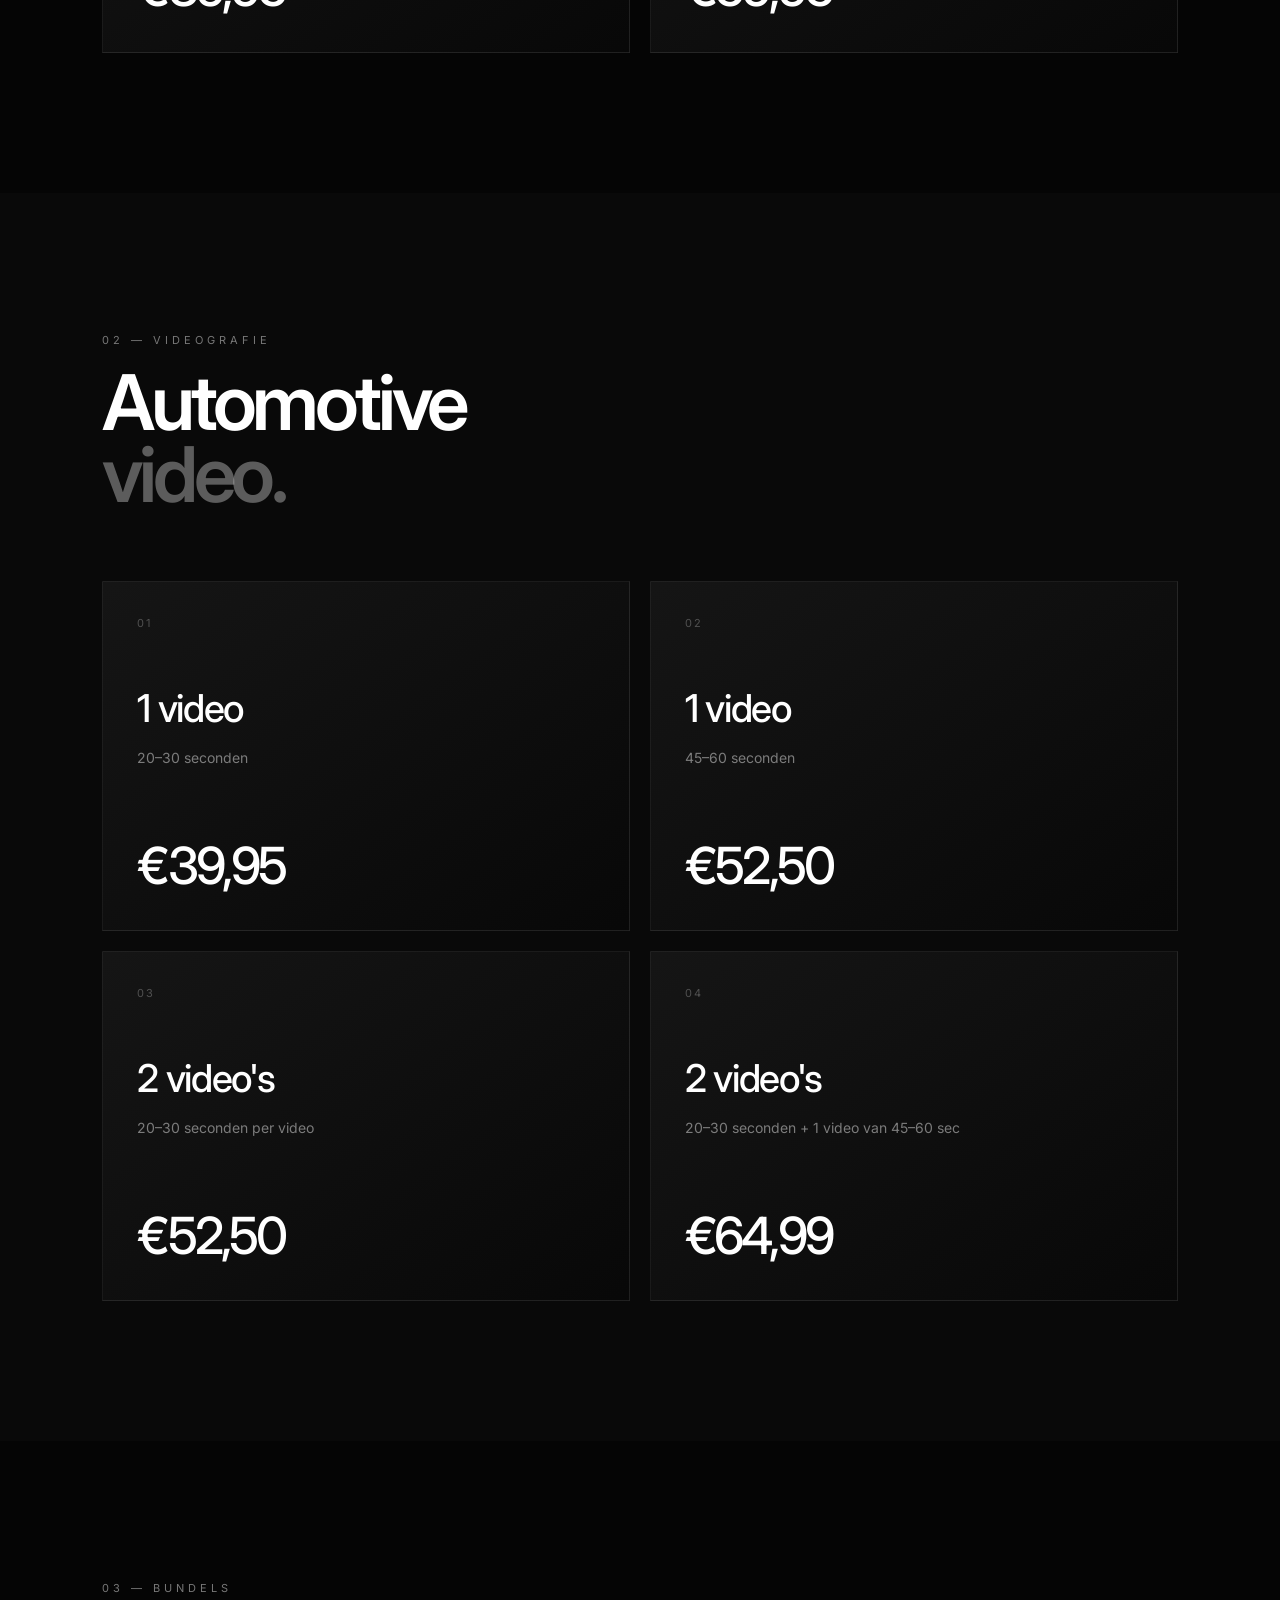
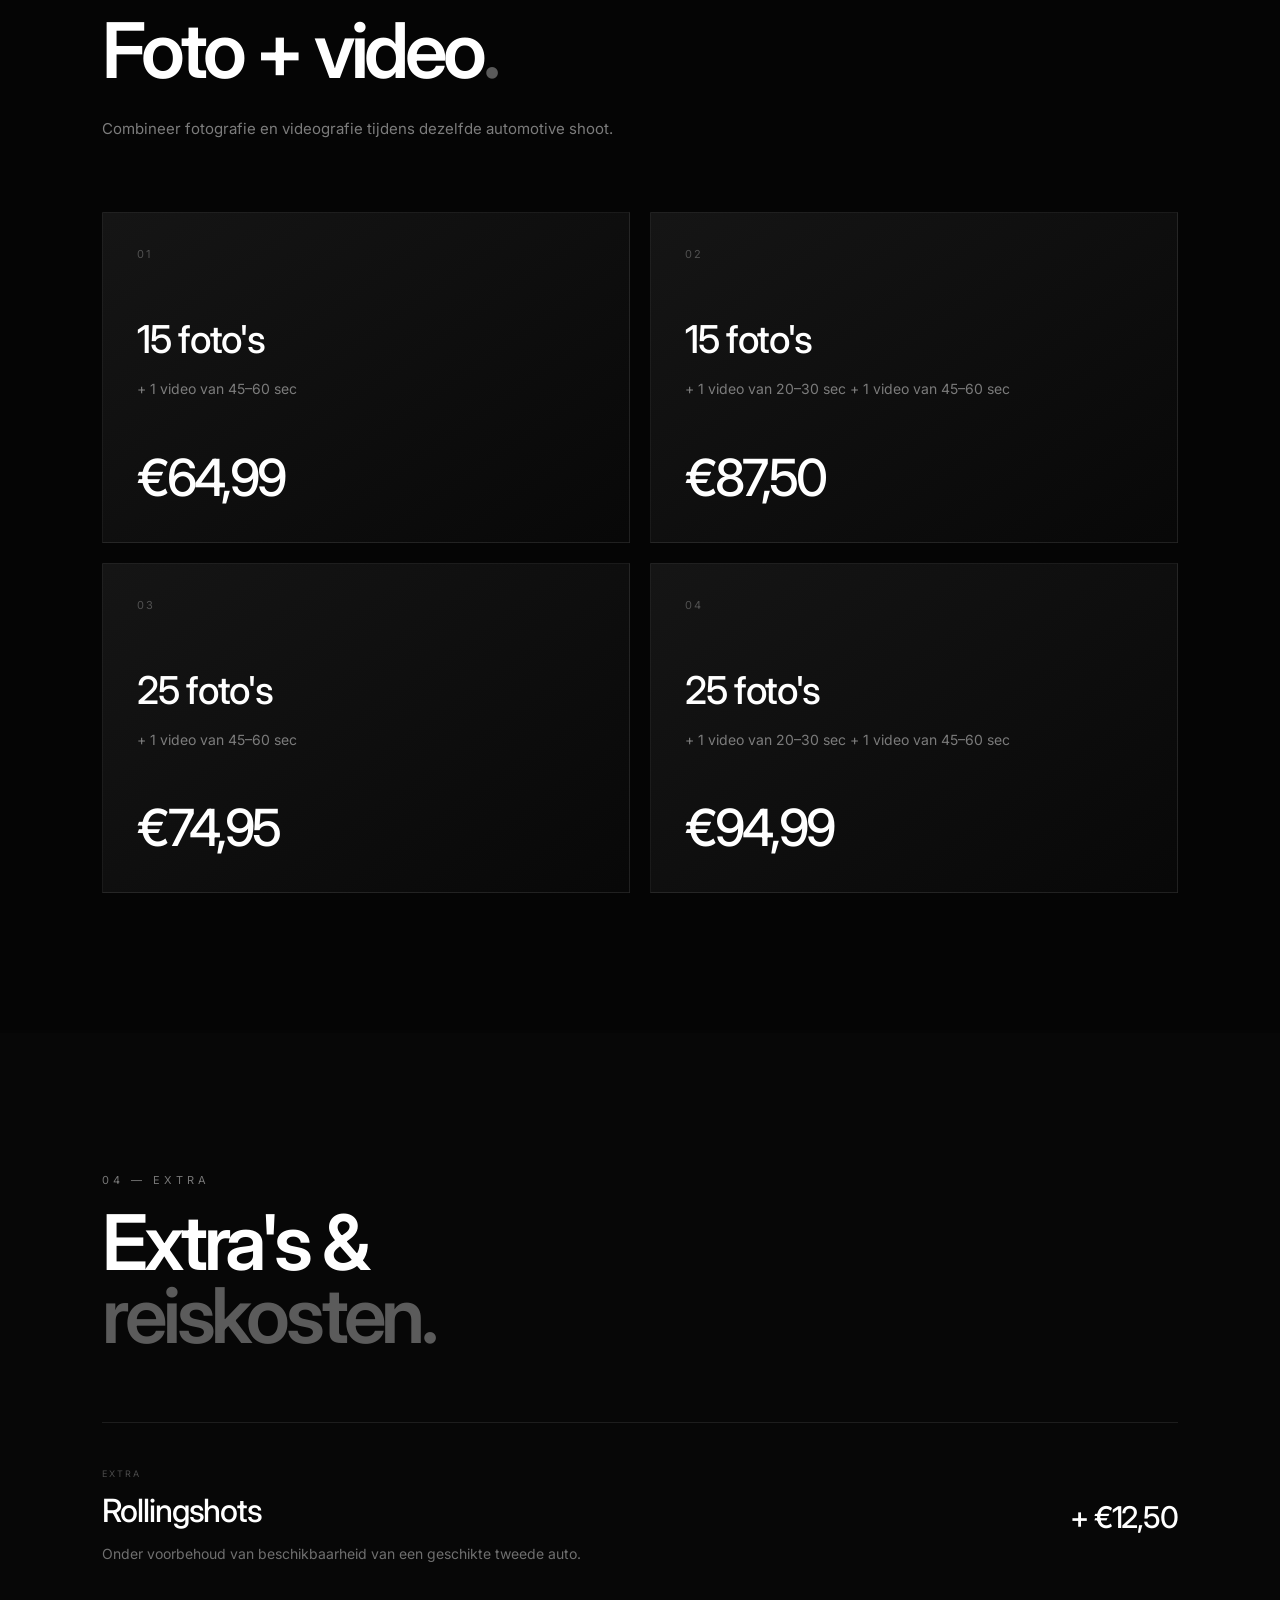
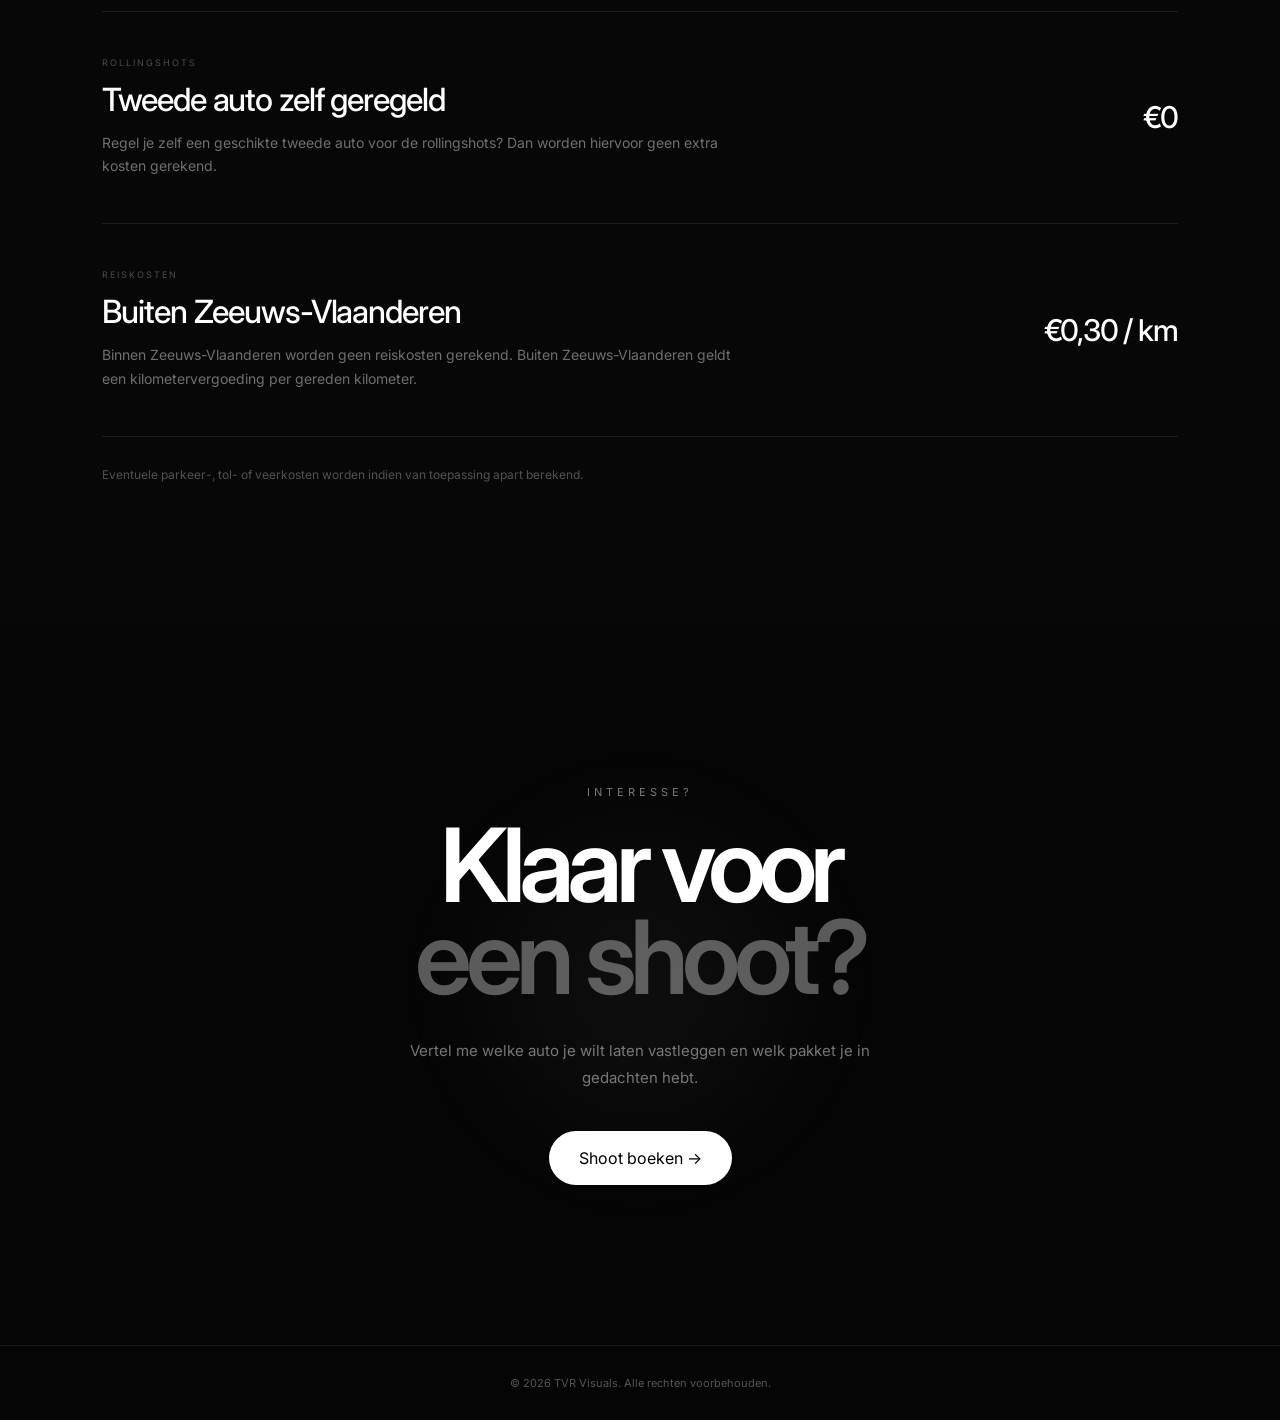
==== commit d55138cb: "website test prijzen 2" ====
--- a/prijzen.html
+++ b/prijzen.html
@@ -449,7 +449,7 @@
                     </h3>
 
                     <p class="price-detail">
-                        + 2 video's van 45–60 sec
+                        + 1 video van 20–30 sec + 1 video van 45–60 sec
                     </p>
 
                     <div class="price">
@@ -493,7 +493,7 @@
                     </h3>
 
                     <p class="price-detail">
-                        + 2 video's van 45–60 sec
+                         + 1 video van 20–30 sec + 1 video van 45–60 sec
                     </p>
 
                     <div class="price">
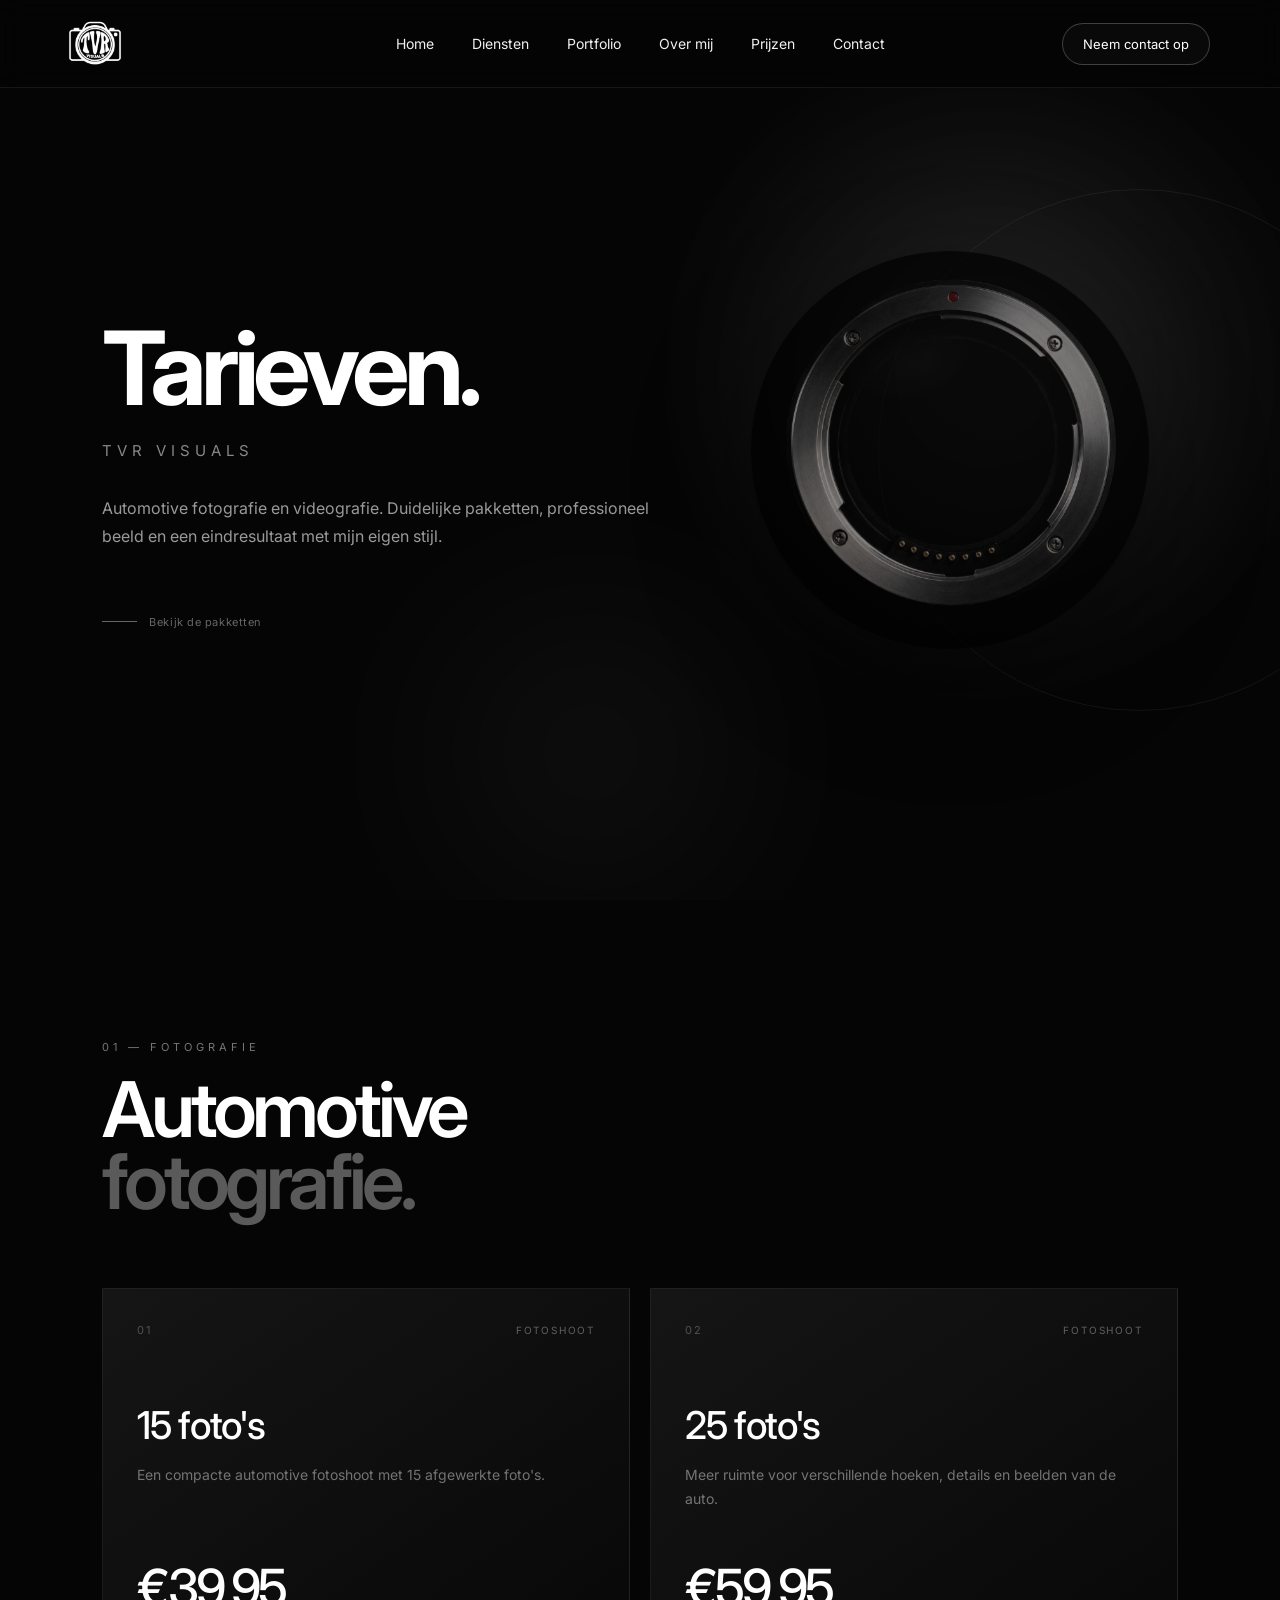
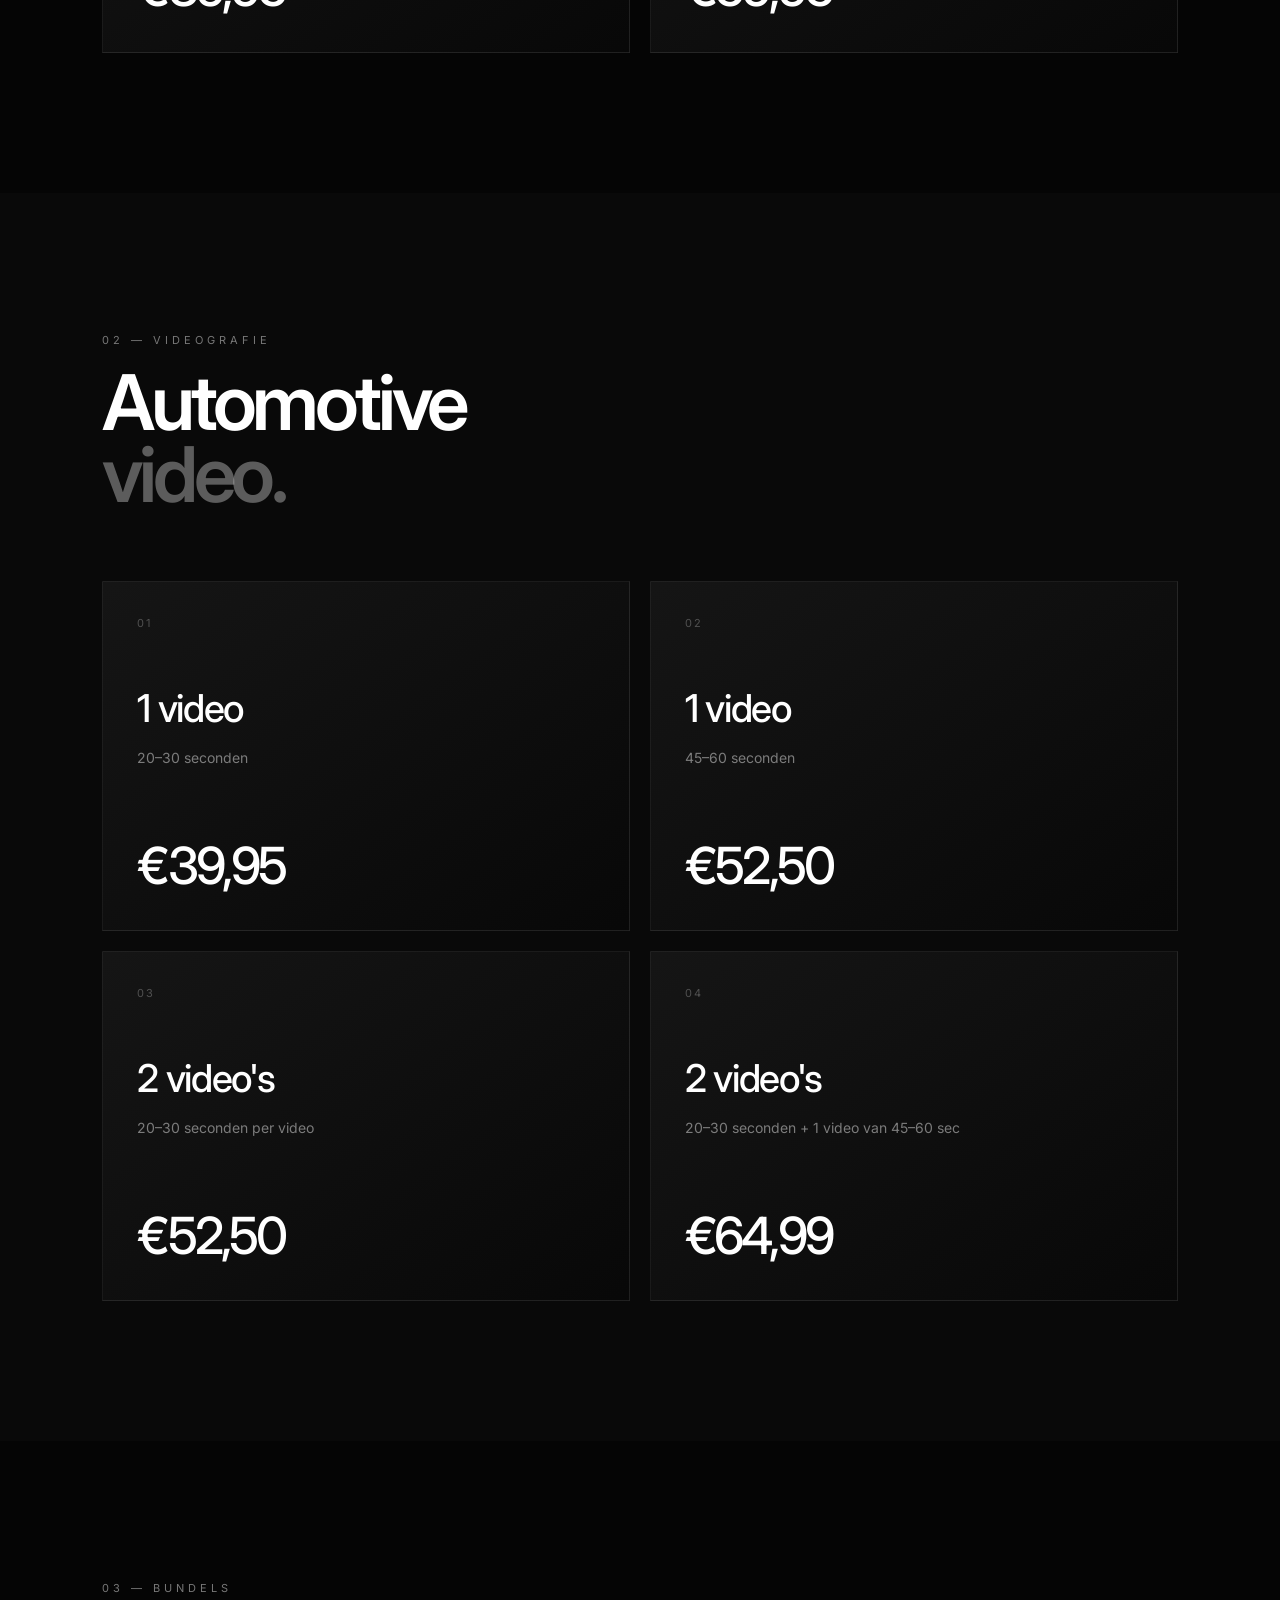
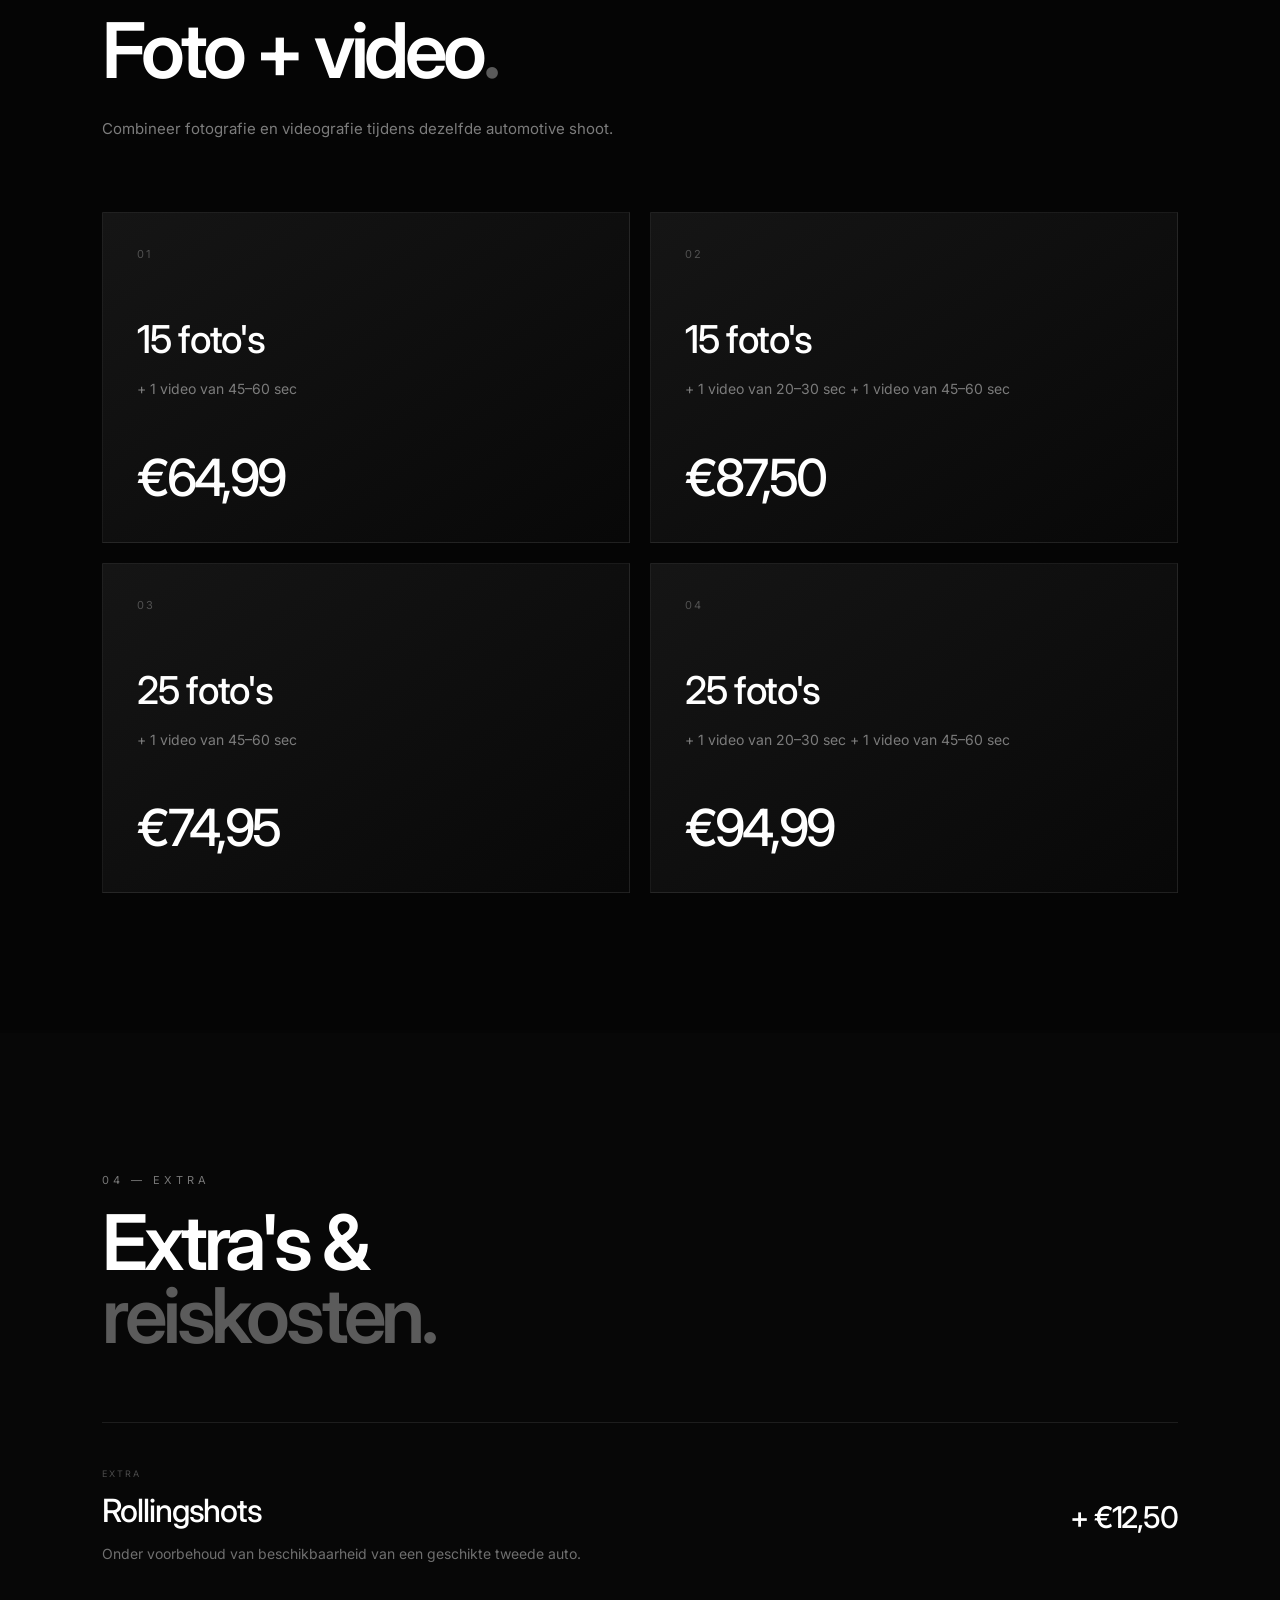
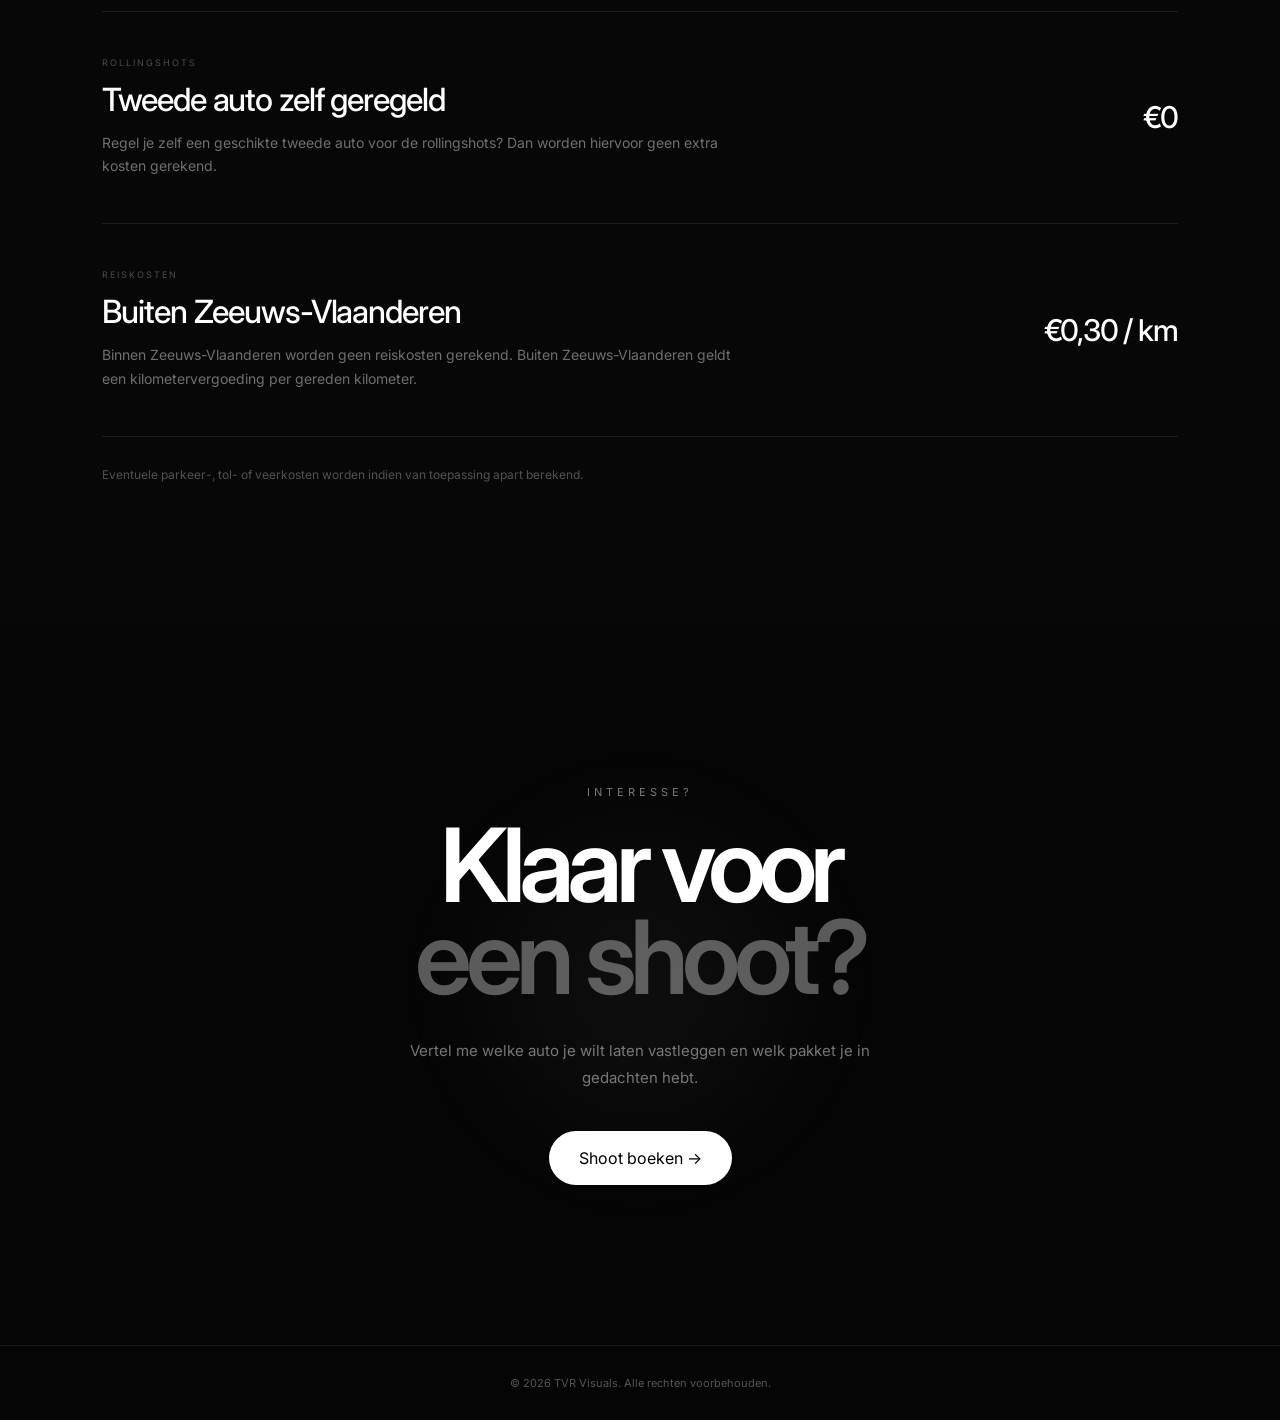
==== commit 57ef0c90: "website test 6" ====
--- a/prijzen.html
+++ b/prijzen.html
@@ -49,29 +49,14 @@
         </a>
 
 
-        <nav>
-
-            <a href="index.html#home">
-                Home
-            </a>
-
-            <a href="index.html#diensten">
-                Diensten
-            </a>
-
-            <a href="index.html#over">
-                Over mij
-            </a>
-
-            <a href="prijzen.html" class="nav-active">
-                Prijzen
-            </a>
-
-            <a href="index.html#contact">
-                Contact
-            </a>
-
-        </nav>
+      <nav class="nav-links">
+    <a href="index.html#home">Home</a>
+    <a href="index.html#diensten">Diensten</a>
+    <a href="index.html#portfolio">Portfolio</a>
+    <a href="index.html#about">Over mij</a>
+    <a href="prijzen.html">Prijzen</a>
+    <a href="index.html#contact">Contact</a>
+</nav>
 
 
         <a
--- a/css/style.css
+++ b/css/style.css
@@ -2885,21 +2885,6 @@
     margin-top: 40px;
 }
 
-
-/* =========================================================
-   DESKTOP — ALLEEN PRIJZENPAGINA
-   ========================================================= */
-
-@media (min-width: 901px) {
-
-    .prices-page .navbar nav {
-        margin-right: 32px;
-        gap: 30px;
-    }
-
-}
-
-
 /* =========================================================
    TABLET / MOBIEL
    ========================================================= */
@@ -3222,4 +3207,748 @@
 
         font-size: 15px;
     }
+}
+/* =========================================================
+   SERVICE CARDS - CAMERA AFBEELDINGEN
+========================================================= */
+
+.service-card {
+    position: relative;
+    overflow: hidden;
+}
+
+
+/* Camera-container */
+
+.service-camera {
+    position: absolute;
+
+    z-index: 1;
+
+    pointer-events: none;
+
+    user-select: none;
+
+    transition:
+        transform 0.7s cubic-bezier(0.16, 1, 0.3, 1),
+        opacity 0.5s ease,
+        filter 0.5s ease;
+}
+
+
+/* Afbeelding zelf */
+
+.service-camera img {
+    display: block;
+
+    width: 100%;
+    height: auto;
+
+    object-fit: contain;
+
+    filter:
+        grayscale(100%)
+        brightness(0.52)
+        contrast(1.08);
+
+    opacity: 0.55;
+
+    transition:
+        transform 0.7s cubic-bezier(0.16, 1, 0.3, 1),
+        filter 0.5s ease,
+        opacity 0.5s ease;
+}
+
+
+/* =========================================================
+   VIDEOGRAFIE - GROTE CINEMA RIG
+========================================================= */
+
+.service-camera-video {
+    width: 58%;
+
+    right: -4%;
+    top: 8%;
+
+    transform:
+        rotate(-2deg)
+        translateY(0);
+}
+
+
+/* =========================================================
+   FOTOGRAFIE - SONY A7 III
+========================================================= */
+
+.service-camera-photo {
+    width: 46%;
+
+    right: 3%;
+    top: 9%;
+
+    transform:
+        rotate(-2deg)
+        translateY(0);
+}
+
+
+/* =========================================================
+   TEKST BOVEN DE CAMERA HOUDEN
+========================================================= */
+
+.service-number,
+.service-content {
+    position: relative;
+    z-index: 3;
+}
+
+
+/* Oude icoon hoeft niet meer zichtbaar te zijn */
+
+.service-icon {
+    display: none;
+}
+
+
+/* =========================================================
+   HOVER
+========================================================= */
+
+.service-card:hover .service-camera-video {
+    transform:
+        rotate(-1deg)
+        translateY(-7px)
+        scale(1.035);
+}
+
+.service-card:hover .service-camera-photo {
+    transform:
+        rotate(-1deg)
+        translateY(-7px)
+        scale(1.035);
+}
+
+.service-card:hover .service-camera img {
+    opacity: 0.78;
+
+    filter:
+        grayscale(55%)
+        brightness(0.68)
+        contrast(1.08);
+}
+
+
+/* =========================================================
+   SUBTIELE DONKERE OVERLAY ACHTER TEKST
+========================================================= */
+
+.service-card::after {
+    content: "";
+
+    position: absolute;
+
+    inset: 0;
+
+    z-index: 2;
+
+    pointer-events: none;
+
+    background:
+        linear-gradient(
+            90deg,
+            rgba(10, 10, 10, 0.96) 0%,
+            rgba(10, 10, 10, 0.82) 37%,
+            rgba(10, 10, 10, 0.22) 70%,
+            transparent 100%
+        );
+}
+
+
+/* =========================================================
+   MOBIEL
+========================================================= */
+
+@media (max-width: 900px) {
+
+    .service-camera-video {
+        width: 72%;
+
+        right: -15%;
+        top: 8%;
+    }
+
+    .service-camera-photo {
+        width: 58%;
+
+        right: -7%;
+        top: 10%;
+    }
+
+    .service-camera img {
+        opacity: 0.42;
+
+        filter:
+            grayscale(100%)
+            brightness(0.48)
+            contrast(1.08);
+    }
+
+    .service-card:hover .service-camera-video,
+    .service-card:hover .service-camera-photo {
+        transform:
+            rotate(-2deg)
+            translateY(0)
+            scale(1);
+    }
+
+}
+/* =========================================================
+DIENSTEN - CAMERA POSITIE & FORMAAT
+========================================================= */
+
+/* Beide camera-afbeeldingen */
+.service-card-image {
+    object-fit: contain;
+}
+
+
+/* VIDEOGRAFIE - videocamera */
+.service-card:first-child .service-card-image {
+    width: 47%;
+    height: auto;
+
+    right: 8%;
+    top: 8%;
+}
+
+/* =========================================================
+   CAMERA'S KLEINER + POSITIE AANPASSEN
+========================================================= */
+
+
+/* VIDEOGRAFIE - kleiner en verder naar links */
+.service-camera-video {
+    width: 48% !important;
+
+    right: 5% !important;
+    top: 10% !important;
+}
+
+
+/* FOTOGRAFIE - kleiner */
+.service-camera-photo {
+    width: 38% !important;
+
+    right: 5% !important;
+    top: 10% !important;
+}
+/* =========================================================
+   MOBIEL - CAMERA'S IETS LICHTER
+========================================================= */
+
+@media (max-width: 900px) {
+
+    .service-camera-video,
+    .service-camera-photo {
+        filter: brightness(1.65) !important;
+    }
+@media (max-width: 900px) {
+
+    .service-camera-video,
+    .service-camera-photo {
+        filter: brightness(1.65) !important;
+    }
+
+    /* Fotocamera iets naar links */
+    .service-camera-photo {
+        right: 9% !important;
+    }
+
+}
+}
+/* =========================================================
+   NIEUWE DIENSTEN SECTIE
+========================================================= */
+
+.client-services {
+    position: relative;
+
+    padding:
+        150px
+        8%;
+
+    background: #090909;
+
+    overflow: hidden;
+}
+
+
+/* =========================================================
+   BOVENKANT
+========================================================= */
+
+.client-services-heading {
+    max-width: 850px;
+
+    margin-bottom: 80px;
+}
+
+.client-services-heading h2 {
+    margin: 0;
+
+    font-size:
+        clamp(52px, 6vw, 88px);
+
+    line-height: 0.94;
+
+    letter-spacing: -0.055em;
+
+    font-weight: 600;
+}
+
+.client-services-heading h2 span {
+    color:
+        rgba(255, 255, 255, 0.38);
+}
+
+.client-services-intro {
+    max-width: 650px;
+
+    margin-top: 32px;
+
+    color:
+        rgba(255, 255, 255, 0.52);
+
+    font-size: 15px;
+
+    line-height: 1.8;
+}
+
+
+/* =========================================================
+   DRIE DIENSTEN
+========================================================= */
+
+.client-services-grid {
+    display: grid;
+
+    grid-template-columns:
+        repeat(3, minmax(0, 1fr));
+
+    gap: 18px;
+}
+
+
+/* =========================================================
+   DIENST KAART
+========================================================= */
+
+.client-service-card {
+    position: relative;
+
+    min-height: 510px;
+
+    padding: 32px;
+
+    display: flex;
+    flex-direction: column;
+
+    overflow: hidden;
+
+    background:
+        linear-gradient(
+            145deg,
+            #141414,
+            #080808
+        );
+
+    border:
+        1px solid rgba(255, 255, 255, 0.075);
+
+    transition:
+        transform 0.40s ease-in-out,
+        border-color 0.40s ease-in-out,
+        box-shadow 0.40s ease-in-out;
+}
+
+
+/* Subtiele glow */
+
+.client-service-card::before {
+    content: "";
+
+    position: absolute;
+
+    width: 330px;
+    height: 330px;
+
+    right: -170px;
+    top: -170px;
+
+    border-radius: 50%;
+
+    background:
+        radial-gradient(
+            circle,
+            rgba(255, 255, 255, 0.065),
+            transparent 70%
+        );
+
+    opacity: 0;
+
+    transition:
+        opacity 0.45s ease,
+        transform 0.6s ease;
+
+    pointer-events: none;
+}
+
+
+/* Hover */
+
+.client-service-card:hover {
+    transform:
+        translateY(-7px);
+
+    border-color:
+        rgba(255, 255, 255, 0.17);
+
+    box-shadow:
+        0 22px 65px rgba(0, 0, 0, 0.40),
+        0 0 35px rgba(255, 255, 255, 0.025);
+}
+
+.client-service-card:hover::before {
+    opacity: 1;
+
+    transform:
+        scale(1.15);
+}
+
+
+/* =========================================================
+   NUMMER
+========================================================= */
+
+.client-service-number {
+    position: relative;
+
+    z-index: 2;
+
+    color:
+        rgba(255, 255, 255, 0.25);
+
+    font-size: 11px;
+
+    letter-spacing: 0.15em;
+}
+
+
+/* =========================================================
+   INHOUD
+========================================================= */
+
+.client-service-content {
+    position: relative;
+
+    z-index: 2;
+
+    margin-top: auto;
+}
+
+.client-service-label {
+    margin-bottom: 18px;
+
+    color:
+        rgba(255, 255, 255, 0.35);
+
+    font-size: 10px;
+
+    font-weight: 500;
+
+    letter-spacing: 0.20em;
+}
+
+.client-service-content h3 {
+    margin: 0 0 28px;
+
+    color: #ffffff;
+
+    font-size:
+        clamp(30px, 3vw, 42px);
+
+    line-height: 1.02;
+
+    letter-spacing: -0.045em;
+
+    font-weight: 500;
+}
+
+.client-service-content > p:not(.client-service-label) {
+    margin-top: 15px;
+
+    color:
+        rgba(255, 255, 255, 0.48);
+
+    font-size: 13px;
+
+    line-height: 1.75;
+}
+
+
+/* =========================================================
+   BEKIJK WAT IK AANBIED
+========================================================= */
+
+.client-services-link {
+    display: inline-block;
+
+    margin-top: 55px;
+
+    padding-bottom: 7px;
+
+    border-bottom:
+        1px solid rgba(255, 255, 255, 0.35);
+
+    color:
+        rgba(255, 255, 255, 0.88);
+
+    font-size: 13px;
+
+    transition:
+        color 0.30s ease,
+        border-color 0.30s ease,
+        transform 0.30s ease;
+}
+
+.client-services-link:hover {
+    color: #ffffff;
+
+    border-color: #ffffff;
+
+    transform:
+        translateX(4px);
+}
+
+
+/* =========================================================
+   PORTFOLIO
+========================================================= */
+
+.portfolio-services {
+    background: #050505;
+}
+
+
+/* =========================================================
+   MOBIEL
+========================================================= */
+
+@media (max-width: 900px) {
+
+    .client-services {
+        padding:
+            100px
+            7%;
+    }
+
+    .client-services-heading {
+        margin-bottom: 50px;
+    }
+
+    .client-services-heading h2 {
+        font-size:
+            clamp(
+                48px,
+                13vw,
+                68px
+            );
+    }
+
+    .client-services-intro {
+        font-size: 14px;
+
+        line-height: 1.75;
+    }
+
+
+    /* Drie kaarten onder elkaar */
+
+    .client-services-grid {
+        grid-template-columns:
+            1fr;
+
+        gap: 16px;
+    }
+
+    .client-service-card {
+        min-height: 400px;
+
+        padding: 28px;
+    }
+
+    .client-service-card:hover {
+        transform: none;
+    }
+
+    .client-service-content h3 {
+        font-size: 32px;
+    }
+
+    .client-service-content > p:not(.client-service-label) {
+        font-size: 13px;
+
+        line-height: 1.7;
+    }
+
+    .client-services-link {
+        margin-top: 45px;
+
+        font-size: 14px;
+    }
+
+}
+
+
+/* =========================================================
+   KLEINE TELEFOONS
+========================================================= */
+
+@media (max-width: 500px) {
+
+    .client-services {
+        padding:
+            85px
+            6%;
+    }
+
+    .client-service-card {
+        min-height: 380px;
+
+        padding: 25px;
+    }
+
+}
+/* =========================================================
+   DIENSTEN KAARTEN - DEFINITIEVE INDELING
+========================================================= */
+
+/* Nummer altijd linksonder */
+.client-service-number {
+    position: absolute !important;
+
+    left: 32px !important;
+    bottom: 32px !important;
+
+    top: auto !important;
+    right: auto !important;
+
+    z-index: 5;
+}
+
+
+/* =========================================================
+   DESKTOP
+========================================================= */
+
+@media (min-width: 901px) {
+
+    /* Tekst begint waar eerst 01 / 02 / 03 stond */
+    .client-service-content {
+        margin-top: 0 !important;
+        transform: none !important;
+    }
+
+}
+
+
+/* =========================================================
+   TELEFOON / TABLET
+========================================================= */
+
+@media (max-width: 900px) {
+
+    /* Tekst iets verder naar beneden */
+    .client-service-content {
+        margin-top: 45px !important;
+        transform: none !important;
+    }
+
+    /* Nummer linksonder */
+    .client-service-number {
+        left: 24px !important;
+        bottom: 24px !important;
+    }
+
+}
+/* =========================================================
+   DIENSTEN - TITEL + TEKST IETS LAGER
+========================================================= */
+
+.client-service-content h3 {
+    margin-top: 32px !important;
+}
+/* =========================================================
+   DIENSTEN - MOBIEL INHOUD KAARTEN OMHOOG
+========================================================= */
+
+@media (max-width: 768px) {
+
+    .client-service-content {
+        transform: translateY(-35px);
+    }
+
+}
+/* =========================================================
+   DIENSTEN - MOBIEL ALLES OMHOOG
+========================================================= */
+
+@media (max-width: 900px) {
+
+    .client-service-content {
+        margin-top: 15px !important;
+        transform: none !important;
+    }
+
+}
+@media (max-width: 900px) {
+
+    .client-service-content {
+        margin-top: 0 !important;
+        transform: none !important;
+    }
+
+}
+@media (max-width: 900px) {
+
+    /* Kleine tekst: PARTICULIEREN / AUTOBEDRIJVEN / EVENEMENTEN */
+    .client-service-label {
+        transform: translateY(-6px) !important;
+    }
+
+    /* Titel dichter tegen de kleine tekst aan */
+    .client-service-title {
+        margin-top: -40px !important;
+    }
+
+}
+/* =========================================================
+   MOBIEL - TITEL + BESCHRIJVING DICHTER BIJ LABEL
+========================================================= */
+
+@media (max-width: 900px) {
+
+    .client-service-content h3 {
+        margin-top: -10px !important;
+    }
+
+}
+@media (max-width: 900px) {
+
+    .client-service-number {
+        left: auto !important;
+        right: 10px !important;
+        bottom: 10px !important;
+    }
+
 }
